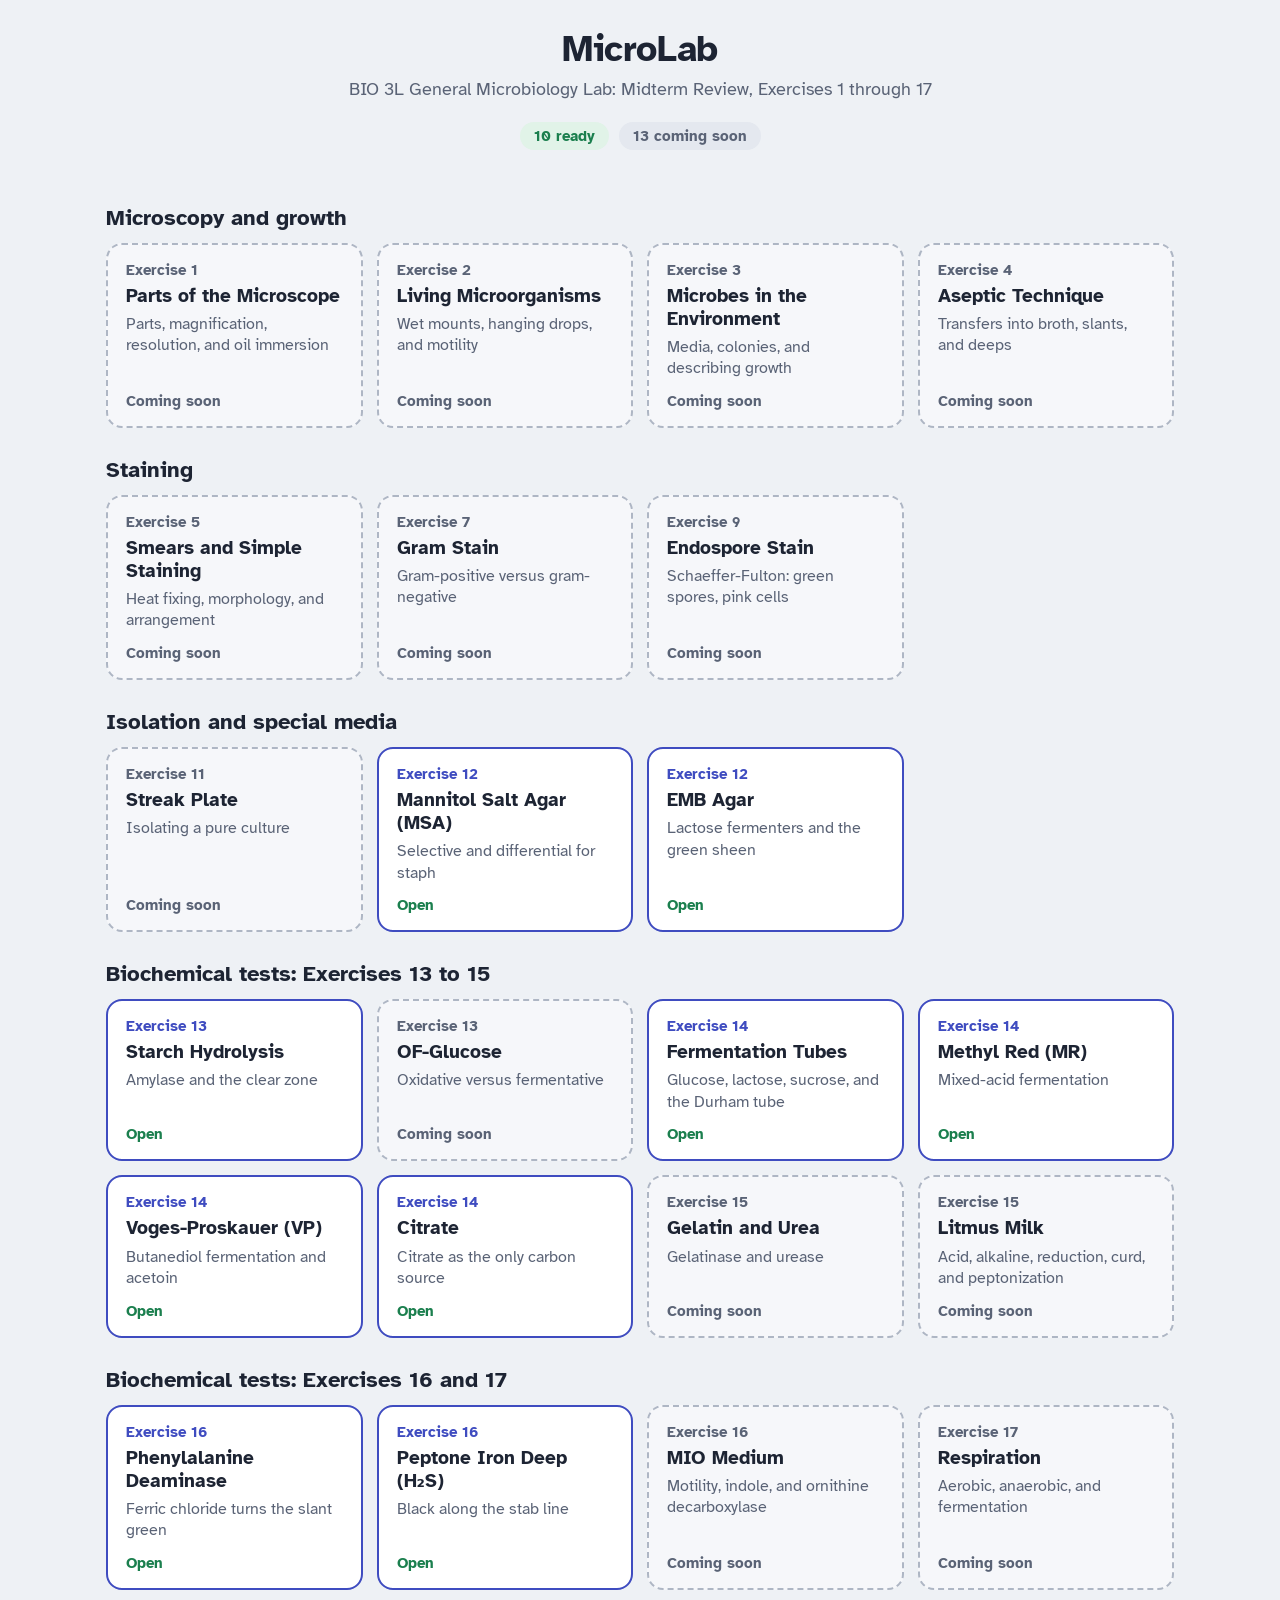
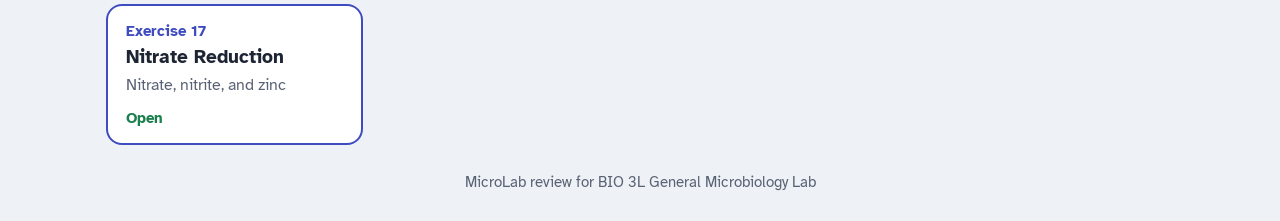
==== index.html @ 46bb17bc "Add MicroLab: Lab Review hub and Biochemical Tests bench Lab Review hub with a button for every exer" ====
<!DOCTYPE html>
<html lang="en">
<head>
<meta charset="utf-8">
<meta name="viewport" content="width=device-width, initial-scale=1">
<title>MicroLab | Lab Review</title>
<link rel="preconnect" href="https://fonts.googleapis.com">
<link rel="preconnect" href="https://fonts.gstatic.com" crossorigin>
<link href="https://fonts.googleapis.com/css2?family=Atkinson+Hyperlegible:wght@400;700&display=swap" rel="stylesheet">
<link rel="stylesheet" href="metab.css">
<style>
  .wrap{max-width:1100px}
  .hero{text-align:center;margin:10px 0 22px}
  .hero h1{font-size:2.3rem}
  .hero .sub{color:var(--muted);font-size:1.15rem;margin-top:8px}
  .status{display:flex;flex-wrap:wrap;gap:10px;align-items:center;justify-content:center;margin:0 0 22px}
  .pill{display:inline-block;font-size:.95rem;font-weight:700;border-radius:999px;padding:5px 14px}
  .pill.ready{color:var(--good);background:var(--good-soft)}
  .pill.soon{color:var(--muted);background:#e4e8ef}
  .msg{min-height:1.5em;text-align:center;color:var(--muted);font-weight:700;font-size:1.05rem;margin:0 0 6px}
  .group{margin:0 0 28px}
  .group h2{font-size:1.4rem;margin:0 0 12px}
  .grid{display:grid;grid-template-columns:repeat(auto-fill,minmax(250px,1fr));gap:14px}
  .tile{display:flex;flex-direction:column;gap:6px;text-align:left;text-decoration:none;color:var(--ink);
    background:var(--card);border:2px solid var(--accent);border-radius:16px;padding:16px 18px;font:inherit;cursor:pointer;
    transition:transform .15s,box-shadow .15s}
  .tile:hover,.tile:focus-visible{transform:translateY(-2px);box-shadow:0 8px 20px rgba(29,36,51,.12);outline:none}
  .tile:focus-visible{outline:3px solid #f2b134;outline-offset:2px}
  .tile .ex{font-size:.95rem;font-weight:700;color:var(--accent)}
  .tile .name{font-size:1.2rem;font-weight:700;line-height:1.2}
  .tile .desc{font-size:1rem;color:var(--muted);line-height:1.35}
  .tile .tag{margin-top:auto;padding-top:6px;font-size:.92rem;font-weight:700;color:var(--good)}
  .tile.soon{border:2px dashed #aeb6c4;background:#f6f7fa;cursor:default}
  .tile.soon .ex{color:var(--muted)}
  .tile.soon .tag{color:var(--muted)}
  .tile.soon:hover{transform:none;box-shadow:none}
  footer{text-align:center;color:var(--muted);font-size:.95rem;margin-top:10px}
</style>
</head>
<body>
<div class="wrap">
  <div class="hero">
    <h1>MicroLab</h1>
    <div class="sub">BIO 3L General Microbiology Lab: Midterm Review, Exercises 1 through 17</div>
  </div>

  <div class="status" id="status"></div>
  <p class="msg" id="msg" role="status" aria-live="polite"></p>
  <main id="groups"></main>

  <footer>MicroLab review for BIO 3L General Microbiology Lab</footer>
</div>

<script>
(function(){
  /* To make a page live, give its tile an href. Tiles without one show as "Coming soon". */
  const T = "biochem-tests.html";
  const GROUPS = [
    {title:"Microscopy and growth", items:[
      {ex:"Exercise 1", name:"Parts of the Microscope", desc:"Parts, magnification, resolution, and oil immersion"},
      {ex:"Exercise 2", name:"Living Microorganisms", desc:"Wet mounts, hanging drops, and motility"},
      {ex:"Exercise 3", name:"Microbes in the Environment", desc:"Media, colonies, and describing growth"},
      {ex:"Exercise 4", name:"Aseptic Technique", desc:"Transfers into broth, slants, and deeps"}]},
    {title:"Staining", items:[
      {ex:"Exercise 5", name:"Smears and Simple Staining", desc:"Heat fixing, morphology, and arrangement"},
      {ex:"Exercise 7", name:"Gram Stain", desc:"Gram-positive versus gram-negative"},
      {ex:"Exercise 9", name:"Endospore Stain", desc:"Schaeffer-Fulton: green spores, pink cells"}]},
    {title:"Isolation and special media", items:[
      {ex:"Exercise 11", name:"Streak Plate", desc:"Isolating a pure culture"},
      {ex:"Exercise 12", name:"Mannitol Salt Agar (MSA)", desc:"Selective and differential for staph", href:T + "#msa"},
      {ex:"Exercise 12", name:"EMB Agar", desc:"Lactose fermenters and the green sheen", href:T + "#emb"}]},
    {title:"Biochemical tests: Exercises 13 to 15", items:[
      {ex:"Exercise 13", name:"Starch Hydrolysis", desc:"Amylase and the clear zone", href:T + "#starch"},
      {ex:"Exercise 13", name:"OF-Glucose", desc:"Oxidative versus fermentative"},
      {ex:"Exercise 14", name:"Fermentation Tubes", desc:"Glucose, lactose, sucrose, and the Durham tube", href:T + "#durham"},
      {ex:"Exercise 14", name:"Methyl Red (MR)", desc:"Mixed-acid fermentation", href:T + "#mr"},
      {ex:"Exercise 14", name:"Voges-Proskauer (VP)", desc:"Butanediol fermentation and acetoin", href:T + "#vp"},
      {ex:"Exercise 14", name:"Citrate", desc:"Citrate as the only carbon source", href:T + "#citrate"},
      {ex:"Exercise 15", name:"Gelatin and Urea", desc:"Gelatinase and urease"},
      {ex:"Exercise 15", name:"Litmus Milk", desc:"Acid, alkaline, reduction, curd, and peptonization"}]},
    {title:"Biochemical tests: Exercises 16 and 17", items:[
      {ex:"Exercise 16", name:"Phenylalanine Deaminase", desc:"Ferric chloride turns the slant green", href:T + "#phe"},
      {ex:"Exercise 16", name:"Peptone Iron Deep (H₂S)", desc:"Black along the stab line", href:T + "#h2s"},
      {ex:"Exercise 16", name:"MIO Medium", desc:"Motility, indole, and ornithine decarboxylase"},
      {ex:"Exercise 17", name:"Respiration", desc:"Aerobic, anaerobic, and fermentation"},
      {ex:"Exercise 17", name:"Nitrate Reduction", desc:"Nitrate, nitrite, and zinc", href:T + "#nitrate"}]}
  ];

  const esc = s => String(s).replace(/[&<>"]/g, c => ({"&":"&amp;", "<":"&lt;", ">":"&gt;", '"':"&quot;"})[c]);
  const all = GROUPS.reduce((a, g) => a.concat(g.items), []);
  const ready = all.filter(i => i.href).length;
  document.getElementById("status").innerHTML =
    `<span class="pill ready">${ready} ready</span><span class="pill soon">${all.length - ready} coming soon</span>`;

  document.getElementById("groups").innerHTML = GROUPS.map(g => `
    <section class="group" aria-labelledby="g-${esc(g.title).replace(/\W+/g, "-")}">
      <h2 id="g-${esc(g.title).replace(/\W+/g, "-")}">${esc(g.title)}</h2>
      <div class="grid">${g.items.map(i => i.href
        ? `<a class="tile" href="${esc(i.href)}"><span class="ex">${esc(i.ex)}</span><span class="name">${esc(i.name)}</span><span class="desc">${esc(i.desc)}</span><span class="tag">Open</span></a>`
        : `<button type="button" class="tile soon" aria-disabled="true" data-name="${esc(i.name)}"><span class="ex">${esc(i.ex)}</span><span class="name">${esc(i.name)}</span><span class="desc">${esc(i.desc)}</span><span class="tag">Coming soon</span></button>`).join("")}
      </div>
    </section>`).join("");

  document.getElementById("groups").addEventListener("click", e => {
    const b = e.target.closest(".tile.soon"); if (!b) return;
    document.getElementById("msg").textContent = b.dataset.name + " is coming soon.";
  });
})();
</script>
</body>
</html>
---- metab.css ----
/* Shared look for the MicroLab pages */
:root{
  --ink:#1d2433; --muted:#5a6376; --page:#eef1f5; --card:#ffffff; --line:#d9dee7;
  --accent:#3f4cc0; --accent-soft:#e7e9fb;
  --good:#1b7f4e; --good-soft:#e1f3e8; --warn:#9a6212; --warn-soft:#fbefd9; --bad:#b83a34; --bad-soft:#fbe8e7;
  --more:#5b3fb0; --more-soft:#f3effd;
  --font:"Atkinson Hyperlegible", system-ui, -apple-system, "Segoe UI", Roboto, Arial, sans-serif;
}
*{box-sizing:border-box}
html,body{margin:0;background:var(--page);color:var(--ink);font-family:var(--font)}
[hidden]{display:none !important}
.wrap{max-width:1060px;margin:0 auto;padding:18px 16px 30px}
header{display:flex;flex-wrap:wrap;align-items:flex-end;justify-content:space-between;gap:12px;margin-bottom:12px}
h1{font-size:1.55rem;line-height:1.15;margin:0;letter-spacing:-0.01em}
.backlink{display:inline-block;font-size:.88rem;font-weight:700;color:var(--accent);text-decoration:none;margin-bottom:4px}
.backlink::before{content:"\2190  "}
.chap{display:inline-block;margin-left:8px;font-size:.78rem;font-weight:700;color:#0f766e;background:#dff3ef;border-radius:999px;padding:2px 10px;vertical-align:middle}
.controls{display:flex;gap:8px;align-items:center;flex-wrap:wrap}
.seg{display:inline-flex;background:#dfe4ec;border-radius:999px;padding:3px}
.seg button{border:0;background:transparent;font:700 .95rem var(--font);padding:8px 18px;border-radius:999px;color:var(--muted);cursor:pointer}
.seg button[aria-pressed="true"]{background:var(--card);color:var(--ink);box-shadow:0 1px 2px rgba(29,36,51,.18)}
.ghost{border:1px solid var(--line);background:var(--card);font:700 .9rem var(--font);padding:8px 14px;border-radius:999px;cursor:pointer;color:var(--muted)}
.modehint{color:var(--muted);font-size:.92rem;margin:0 0 10px}
.modehint:empty{display:none}
.stage{background:var(--card);border:1px solid var(--line);border-radius:14px;overflow:hidden;position:relative}
.stagelay{position:absolute;inset:0;pointer-events:none}
.stagelay > *{pointer-events:auto}
#scene{display:block;width:100%;height:auto;font-family:var(--font)}

.tablewrap{margin-top:12px;overflow-x:auto;background:var(--card);border:1px solid var(--line);border-radius:12px}
.tablewrap .cap{font-weight:700;font-size:.9rem;padding:10px 12px 4px;color:var(--muted)}
table{border-collapse:collapse;width:100%;font-size:.9rem;min-width:600px}
th,td{text-align:left;padding:7px 10px;border-top:1px solid var(--line);vertical-align:top}
th{font-size:.8rem;color:var(--muted)}

.bubble{position:relative;margin-top:18px;background:var(--card);border:2px solid var(--accent);border-radius:16px;padding:16px 20px}
.bubble::before{content:"";position:absolute;top:-11px;left:52px;width:18px;height:18px;background:var(--card);border-left:2px solid var(--accent);border-top:2px solid var(--accent);transform:rotate(45deg)}
.bubble.pop{animation:pop .32s cubic-bezier(.2,.9,.3,1.25)}
@keyframes pop{from{opacity:0;transform:translateY(8px) scale(.98)}to{opacity:1;transform:none}}
.stepno{display:none}
.title{font-size:1.2rem;font-weight:700;margin:2px 0 8px}
.text{font-size:1.06rem;line-height:1.65;margin:0;max-width:80ch}
.after{margin:10px 0 0;font-weight:700;color:var(--accent)}
.term{background:var(--accent-soft);color:#2c3796;padding:1px 6px;border-radius:6px;white-space:nowrap}
.term.correct{background:var(--good-soft);color:var(--good)}
.term.revealed{background:var(--warn-soft);color:var(--warn)}
input.blank{font:700 1rem var(--font);border:2px solid var(--accent);border-bottom-width:3px;background:#fff7d6;border-radius:8px;padding:3px 8px;color:var(--ink);min-width:3em;max-width:100%;animation:blankpulse 1.8s ease-in-out infinite}
input.blank:focus{outline:2px solid var(--accent);outline-offset:1px;animation:none;background:#fff}
input.blank::placeholder{color:#9a8a55;letter-spacing:.12em;font-weight:700}
input.blank.wrong{border-color:var(--bad);background:var(--bad-soft);animation:shake .32s}
@keyframes blankpulse{0%,100%{box-shadow:0 0 0 0 rgba(63,76,192,0)}50%{box-shadow:0 0 0 5px rgba(63,76,192,.18)}}
@keyframes shake{0%,100%{transform:translateX(0)}25%{transform:translateX(-4px)}75%{transform:translateX(4px)}}
.check-row{display:flex;flex-wrap:wrap;gap:8px;align-items:center;margin-top:14px}
a.btn{text-decoration:none;display:inline-block}
.btn{font:700 .96rem var(--font);border-radius:999px;padding:9px 20px;cursor:pointer;border:2px solid var(--accent)}
.btn.primary{background:var(--accent);color:#fff}
.btn.secondary{background:#fff;color:var(--accent)}
.btn.hint{border-color:#e5c56a;background:#fff8e6;color:#8a5a00}
.btn.sm{font-size:.85rem;padding:6px 14px}
.btn:disabled{opacity:.38;cursor:not-allowed}
.feedback{font-weight:700;font-size:.96rem;margin-top:10px;min-height:1.2em}
.feedback:empty{min-height:0;margin:0}
.feedback.good{color:var(--good)} .feedback.bad{color:var(--bad)} .feedback.warn{color:var(--warn)}
.bubble-foot{display:flex;flex-wrap:wrap;align-items:center;gap:10px;margin-top:14px}
.bubble-foot:empty{display:none}
.more-btn{font:700 .92rem var(--font);border-radius:999px;padding:7px 14px;cursor:pointer;border:2px solid #cbbdf2;background:var(--more-soft);color:var(--more)}
.more-note{font-size:.84rem;color:var(--muted)}

nav.stepnav{display:flex;align-items:center;justify-content:space-between;gap:10px;margin-top:16px;flex-wrap:wrap}
.dots{display:flex;gap:4px;flex-wrap:wrap;justify-content:center;flex:1;align-items:center}
.dot{position:relative;width:26px;height:26px;border-radius:50%;border:2px solid var(--line);background:#fff;font:700 .72rem var(--font);color:var(--muted);cursor:pointer;padding:0}
.dot.seen{border-color:var(--accent);color:var(--accent)}
.dot.current{background:var(--accent);border-color:var(--accent);color:#fff}
.dot:disabled{opacity:.35;cursor:not-allowed}
body.testing .dot.seen::after{content:"\2713";position:absolute;right:-5px;top:-6px;width:14px;height:14px;border-radius:50%;background:var(--good);color:#fff;font-size:.56rem;line-height:14px;text-align:center;box-shadow:0 0 0 2px var(--page)}
.gap{width:8px}
.navbtns{display:flex;gap:8px}
button:focus-visible{outline:3px solid #f2b134;outline-offset:2px}

.overlay{position:fixed;inset:0;background:rgba(29,36,51,.45);display:flex;align-items:center;justify-content:center;padding:16px;z-index:40}
.panel{background:#fff;border-radius:18px;max-width:680px;width:100%;max-height:88vh;overflow:auto;padding:20px 22px;border-top:6px solid var(--more)}
.panel .ptag{display:inline-block;background:var(--more-soft);color:var(--more);font-weight:700;font-size:.85rem;border-radius:999px;padding:4px 12px}
.panel h2{margin:10px 0 8px;font-size:1.3rem}
.panel p{margin:0 0 8px;line-height:1.6}
.panel .close{margin-top:10px}

.bridge{margin-top:14px;border:2px solid var(--more);background:var(--more-soft);border-radius:16px;padding:14px 18px;display:grid;gap:10px;justify-items:start}
.bridge b{color:var(--more);font-size:1.05rem}
.bridge .links{display:flex;flex-wrap:wrap;gap:8px}
.donetoast{position:fixed;left:50%;top:16px;transform:translateX(-50%);background:var(--good);color:#fff;font-weight:700;padding:12px 20px;border-radius:999px;box-shadow:0 6px 18px rgba(29,36,51,.25);z-index:30}

/* ===== Hands-on activities ===== */
.gate{margin-top:14px;border:2px solid #f0d99a;background:#fffbef;border-radius:14px;padding:12px 14px;display:grid;gap:10px}
.gate > *{min-width:0}
.gate.done{border-color:#9fd3b5;background:var(--good-soft)}
.gate .gtitle{font-weight:700;color:#8a5a00}
.gate.done .gtitle{color:var(--good)}
.gmsg{font-weight:700;min-height:1.2em;font-size:.95rem;line-height:1.45}
.gmsg.bad{color:var(--bad)} .gmsg.good{color:var(--good)}
.row{display:flex;flex-wrap:wrap;gap:8px;align-items:center}
.lbl{font-size:.8rem;font-weight:700;color:var(--muted)}
.tok{touch-action:none;user-select:none;cursor:grab;display:inline-flex;align-items:center;gap:6px;font:700 .92rem var(--font);border-radius:12px;padding:6px 12px;background:#fff;border:2px solid var(--line);box-shadow:0 2px 0 rgba(29,36,51,.14);color:var(--ink)}
.tok:hover{border-color:var(--accent)}
.tok.lifted{opacity:.3}
.tok.nope{animation:shake .32s;border-color:var(--bad)}
.tok.placed{cursor:default;box-shadow:none;border-color:#9fd3b5;background:var(--good-soft);color:var(--good)}
.dragging{position:fixed;z-index:60;pointer-events:none;cursor:grabbing;box-shadow:0 10px 24px rgba(29,36,51,.3) !important;transform:scale(1.06)}
.zone{border:2px dashed #aab3d6;border-radius:14px;padding:8px 10px;background:#f7f8fe;min-height:56px;display:grid;gap:6px;align-content:start}
.zone.over{border-color:var(--accent);border-style:solid;background:var(--accent-soft)}
.zone.ok{border-style:solid;border-color:var(--good);background:var(--good-soft)}
.zone .zl{font-size:.8rem;font-weight:700;color:var(--muted)}
.zones{display:grid;grid-template-columns:repeat(auto-fit,minmax(170px,1fr));gap:10px}
.zone .zin{display:flex;flex-wrap:wrap;gap:6px}
.slider{display:grid;gap:4px}
.slider label{font-weight:700;font-size:.92rem;display:flex;justify-content:space-between;gap:10px}
.slider input{width:100%;accent-color:var(--accent)}
.chips{display:flex;flex-wrap:wrap;gap:6px}
.chip{border-radius:999px;padding:5px 12px;font-weight:700;font-size:.9rem;background:#eef1f5}
.chip.on{background:var(--good-soft);color:var(--good)} .chip.off{background:var(--bad-soft);color:var(--bad)} .chip.low{background:var(--warn-soft);color:var(--warn)}
.pad{background:#fff;border:1px solid var(--line);border-radius:12px;padding:8px 10px}
.gsvg{display:block;max-width:100%;height:auto}
.choice{font:700 .95rem var(--font);border-radius:12px;padding:8px 14px;border:2px solid var(--line);background:#fff;cursor:pointer;color:var(--ink)}
.choice:hover{border-color:var(--accent)}
.choice.right{border-color:var(--good);background:var(--good-soft);color:var(--good)}
.choice.wrong{border-color:var(--bad);background:var(--bad-soft);color:var(--bad);animation:shake .32s}

/* keyboard stand-ins for on-diagram drag and drop: invisible to the mouse, visible when focused */
.kbspot{position:absolute;pointer-events:none !important;background:transparent;border:0;padding:0;margin:0;border-radius:12px}
.kbspot:focus{outline:none}
.kbspot:focus-visible{outline:3px solid #f2b134;outline-offset:2px;background:rgba(242,177,52,.12)}

/* SVG text */
.t11{font-size:11px;font-weight:700;fill:#343b4a}
.t12{font-size:13px;font-weight:700;fill:#343b4a}
.t14{font-size:15px;font-weight:700;fill:#343b4a}
.t16{font-size:17px;font-weight:700;fill:#343b4a}
.t20{font-size:21px;font-weight:700;fill:#343b4a}
.mid{text-anchor:middle} .end{text-anchor:end}
.muted{fill:#5a6376} .wht{fill:#fff}

@media (max-width:640px){
  nav.stepnav .dots{order:-1;flex-basis:100%}
  h1{font-size:1.3rem}
  .dot{width:22px;height:22px;font-size:.62rem}
  .text{font-size:1rem}
  .bubble{padding:14px}
}
@media (prefers-reduced-motion:reduce){ .bubble.pop,input.blank,input.blank.wrong,.tok.nope,.choice.wrong{animation:none} }
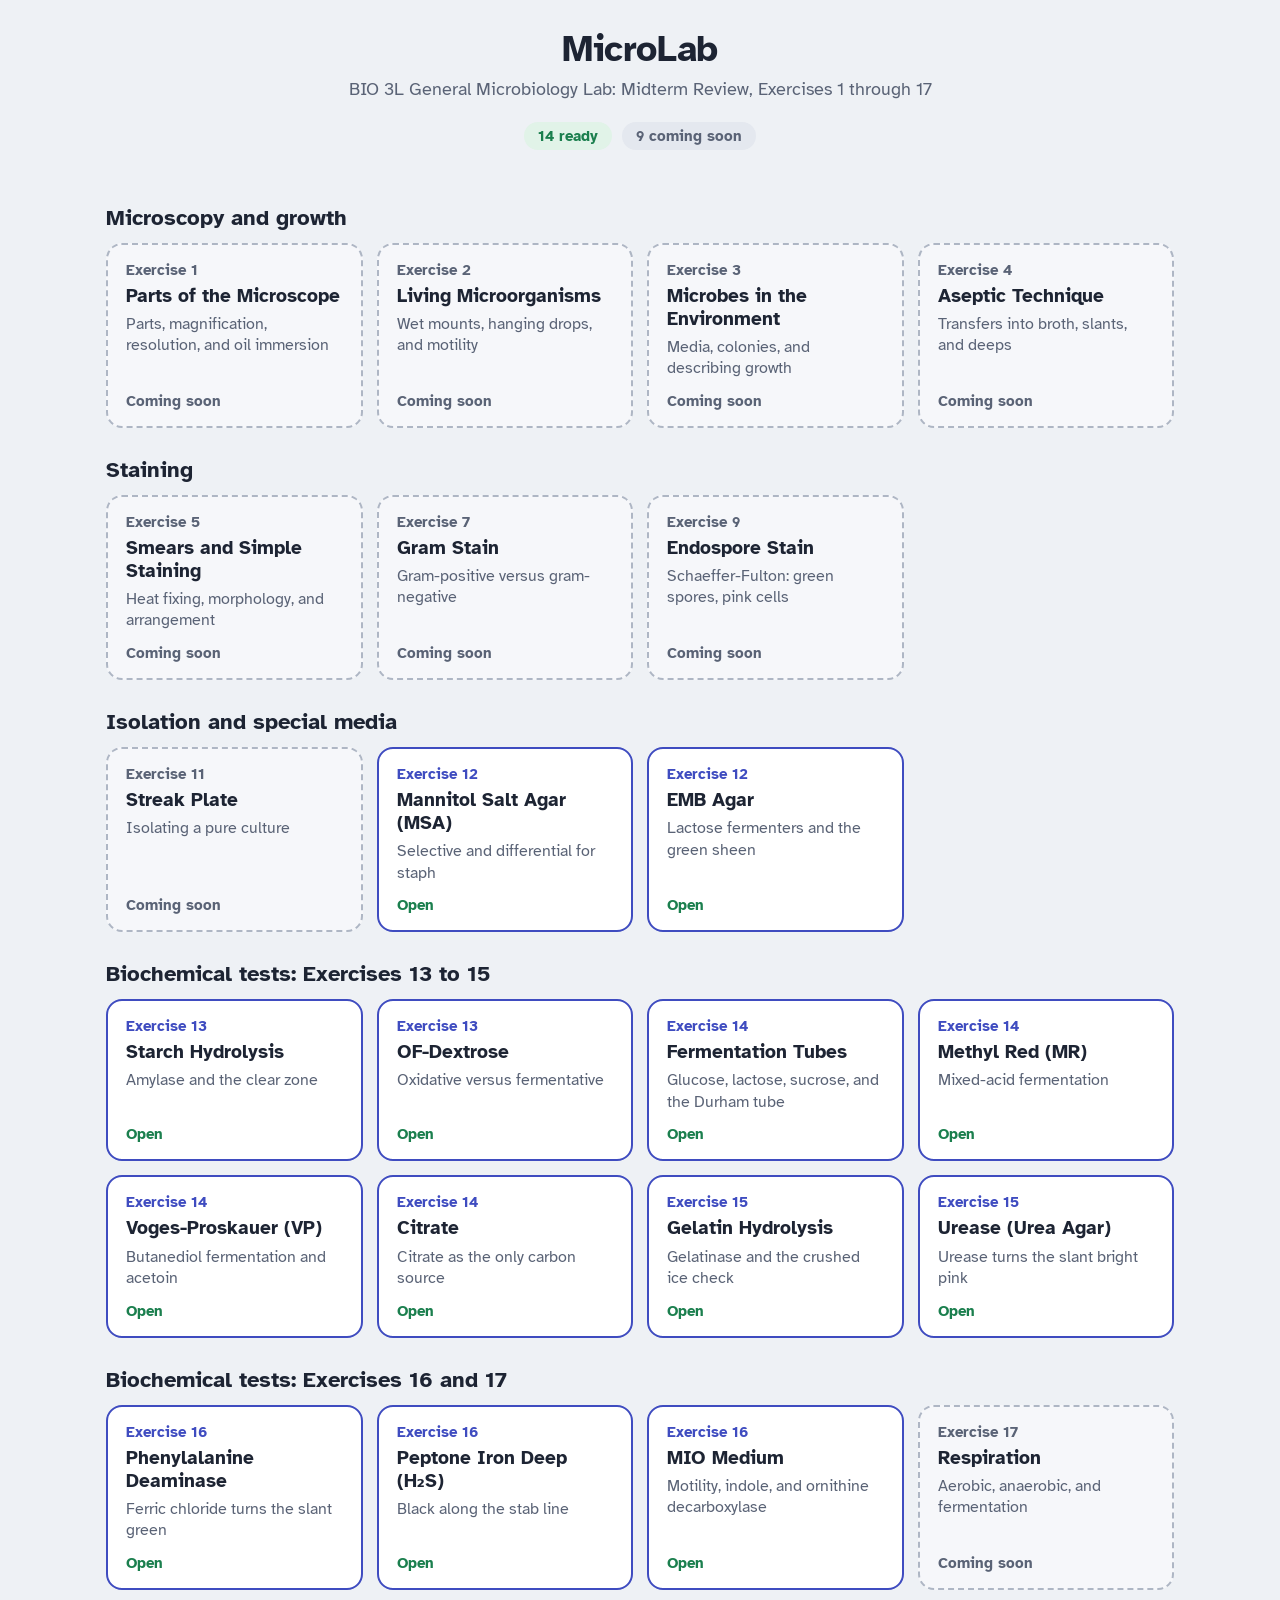
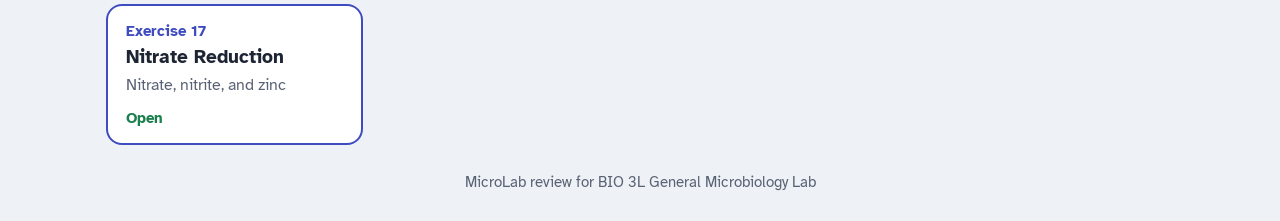
==== commit 8f86cf89: "Add OF-dextrose, gelatin, urease, and MIO tests; match class decks New tests on the Biochemical Test" ====
--- a/index.html
+++ b/index.html
@@ -71,17 +71,17 @@
       {ex:"Exercise 12", name:"EMB Agar", desc:"Lactose fermenters and the green sheen", href:T + "#emb"}]},
     {title:"Biochemical tests: Exercises 13 to 15", items:[
       {ex:"Exercise 13", name:"Starch Hydrolysis", desc:"Amylase and the clear zone", href:T + "#starch"},
-      {ex:"Exercise 13", name:"OF-Glucose", desc:"Oxidative versus fermentative"},
+      {ex:"Exercise 13", name:"OF-Dextrose", desc:"Oxidative versus fermentative", href:T + "#of"},
       {ex:"Exercise 14", name:"Fermentation Tubes", desc:"Glucose, lactose, sucrose, and the Durham tube", href:T + "#durham"},
       {ex:"Exercise 14", name:"Methyl Red (MR)", desc:"Mixed-acid fermentation", href:T + "#mr"},
       {ex:"Exercise 14", name:"Voges-Proskauer (VP)", desc:"Butanediol fermentation and acetoin", href:T + "#vp"},
       {ex:"Exercise 14", name:"Citrate", desc:"Citrate as the only carbon source", href:T + "#citrate"},
-      {ex:"Exercise 15", name:"Gelatin and Urea", desc:"Gelatinase and urease"},
-      {ex:"Exercise 15", name:"Litmus Milk", desc:"Acid, alkaline, reduction, curd, and peptonization"}]},
+      {ex:"Exercise 15", name:"Gelatin Hydrolysis", desc:"Gelatinase and the crushed ice check", href:T + "#gel"},
+      {ex:"Exercise 15", name:"Urease (Urea Agar)", desc:"Urease turns the slant bright pink", href:T + "#urea"}]},
     {title:"Biochemical tests: Exercises 16 and 17", items:[
       {ex:"Exercise 16", name:"Phenylalanine Deaminase", desc:"Ferric chloride turns the slant green", href:T + "#phe"},
       {ex:"Exercise 16", name:"Peptone Iron Deep (H₂S)", desc:"Black along the stab line", href:T + "#h2s"},
-      {ex:"Exercise 16", name:"MIO Medium", desc:"Motility, indole, and ornithine decarboxylase"},
+      {ex:"Exercise 16", name:"MIO Medium", desc:"Motility, indole, and ornithine decarboxylase", href:T + "#mio"},
       {ex:"Exercise 17", name:"Respiration", desc:"Aerobic, anaerobic, and fermentation"},
       {ex:"Exercise 17", name:"Nitrate Reduction", desc:"Nitrate, nitrite, and zinc", href:T + "#nitrate"}]}
   ];
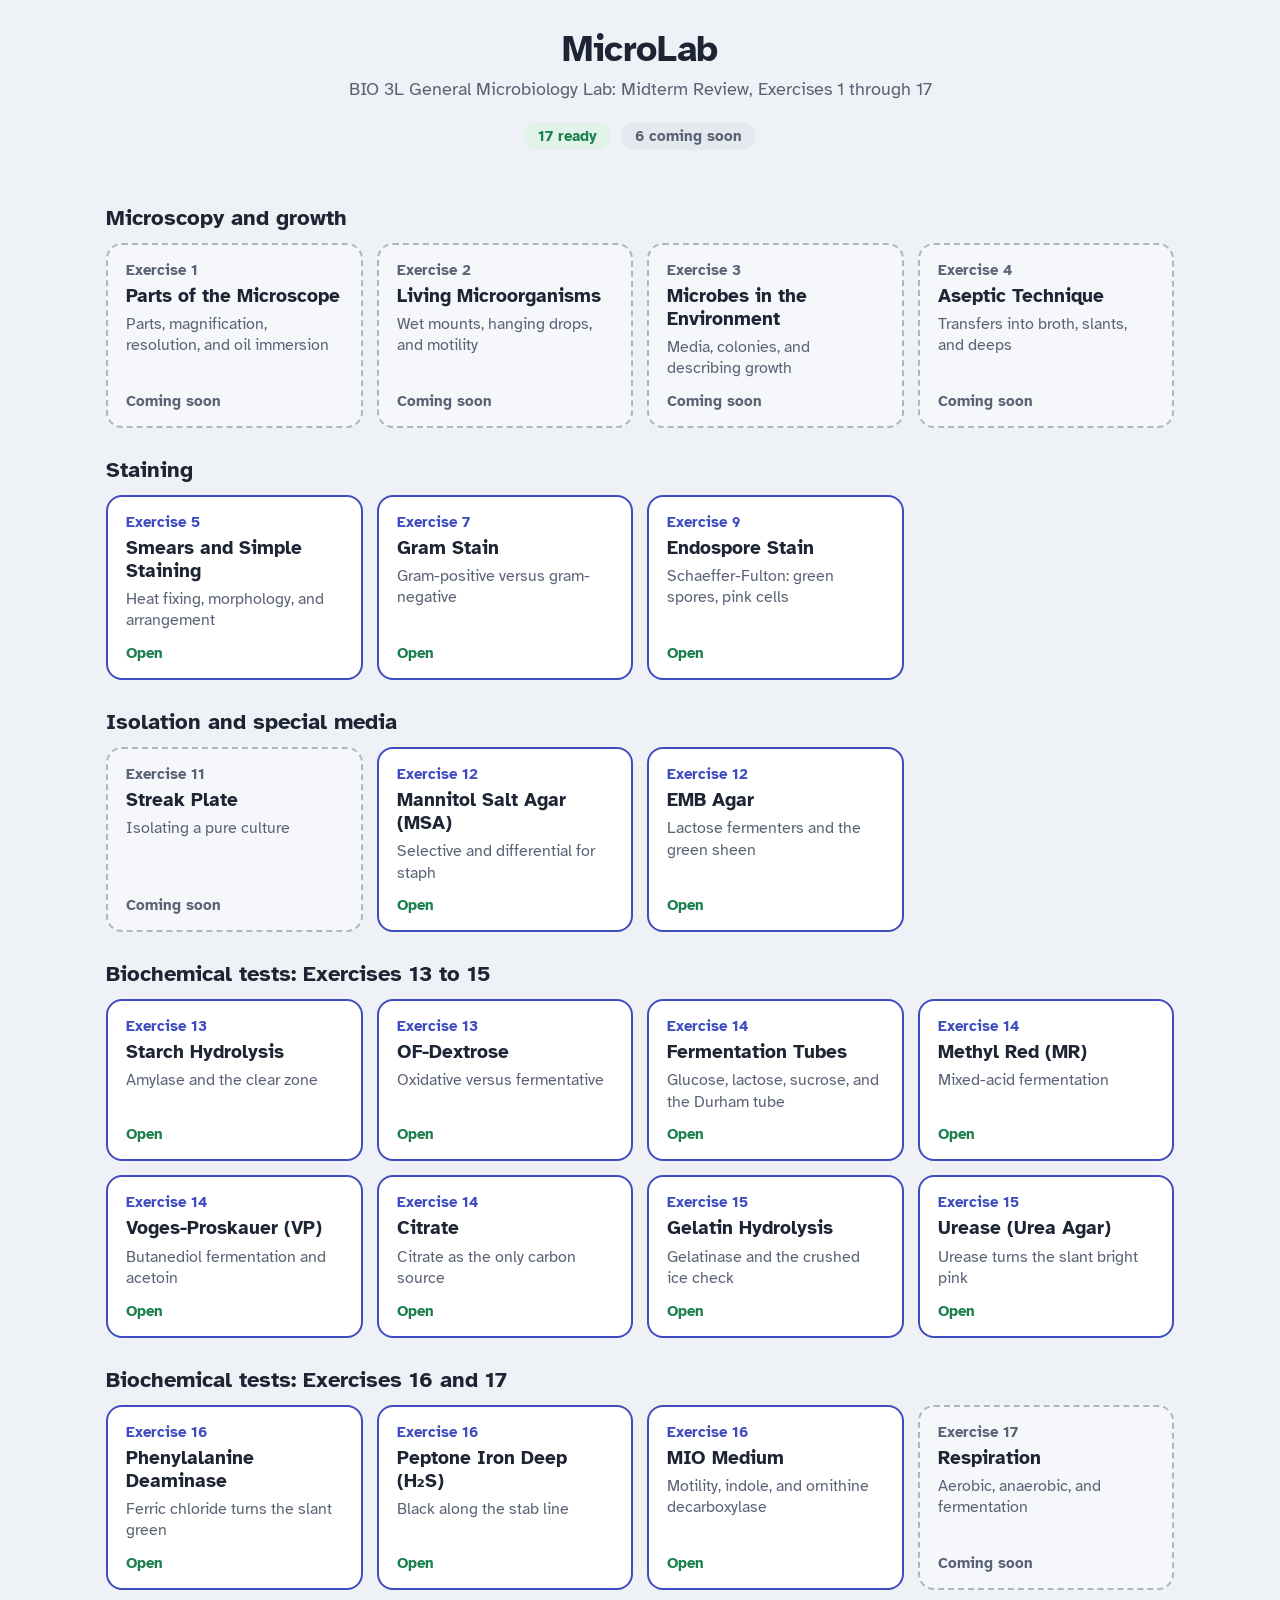
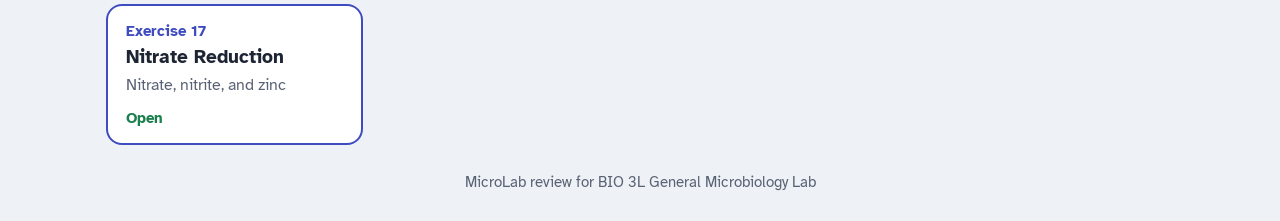
==== commit bcef417d: "Add Smears and Stains: smear prep, Gram stain, endospore stain New stains.html with three tabs built" ====
--- a/index.html
+++ b/index.html
@@ -54,7 +54,7 @@
 <script>
 (function(){
   /* To make a page live, give its tile an href. Tiles without one show as "Coming soon". */
-  const T = "biochem-tests.html";
+  const T = "biochem-tests.html", ST = "stains.html";
   const GROUPS = [
     {title:"Microscopy and growth", items:[
       {ex:"Exercise 1", name:"Parts of the Microscope", desc:"Parts, magnification, resolution, and oil immersion"},
@@ -62,9 +62,9 @@
       {ex:"Exercise 3", name:"Microbes in the Environment", desc:"Media, colonies, and describing growth"},
       {ex:"Exercise 4", name:"Aseptic Technique", desc:"Transfers into broth, slants, and deeps"}]},
     {title:"Staining", items:[
-      {ex:"Exercise 5", name:"Smears and Simple Staining", desc:"Heat fixing, morphology, and arrangement"},
-      {ex:"Exercise 7", name:"Gram Stain", desc:"Gram-positive versus gram-negative"},
-      {ex:"Exercise 9", name:"Endospore Stain", desc:"Schaeffer-Fulton: green spores, pink cells"}]},
+      {ex:"Exercise 5", name:"Smears and Simple Staining", desc:"Heat fixing, morphology, and arrangement", href:ST + "#smear"},
+      {ex:"Exercise 7", name:"Gram Stain", desc:"Gram-positive versus gram-negative", href:ST + "#gram"},
+      {ex:"Exercise 9", name:"Endospore Stain", desc:"Schaeffer-Fulton: green spores, pink cells", href:ST + "#spore"}]},
     {title:"Isolation and special media", items:[
       {ex:"Exercise 11", name:"Streak Plate", desc:"Isolating a pure culture"},
       {ex:"Exercise 12", name:"Mannitol Salt Agar (MSA)", desc:"Selective and differential for staph", href:T + "#msa"},
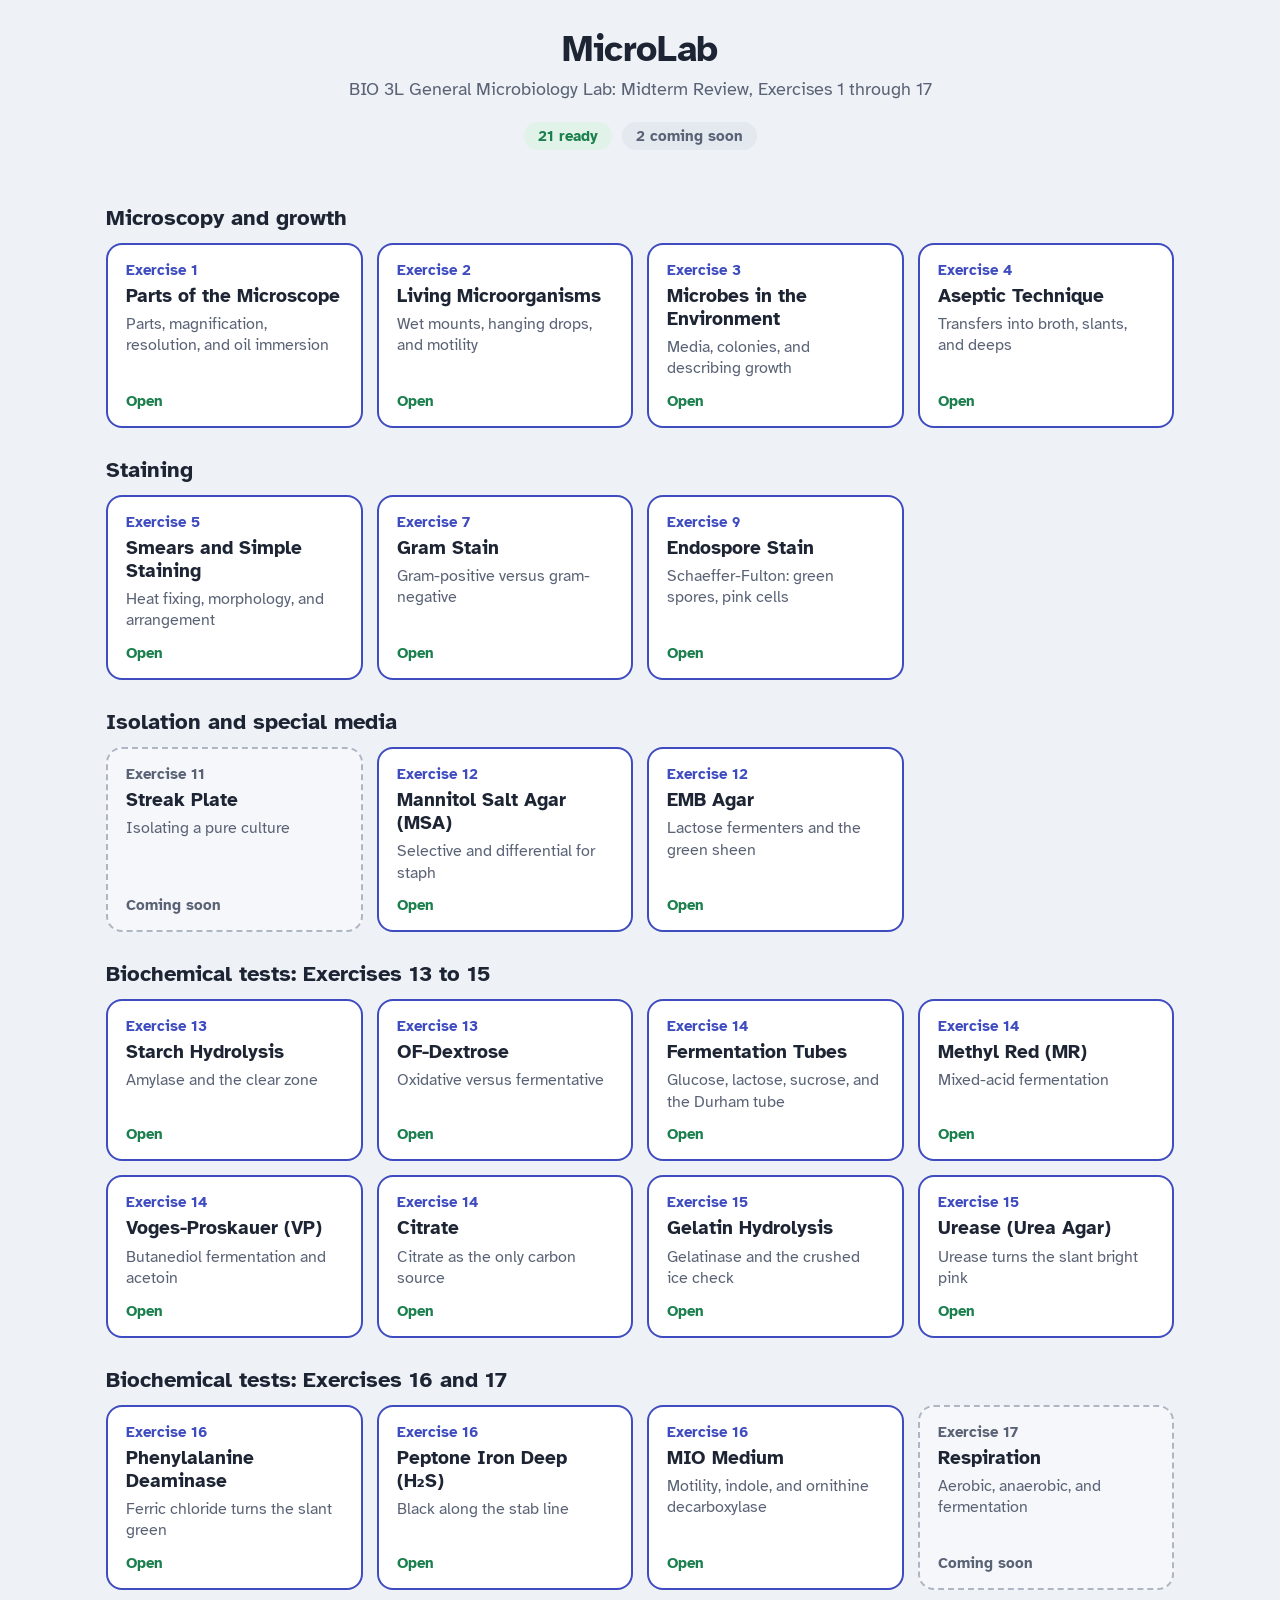
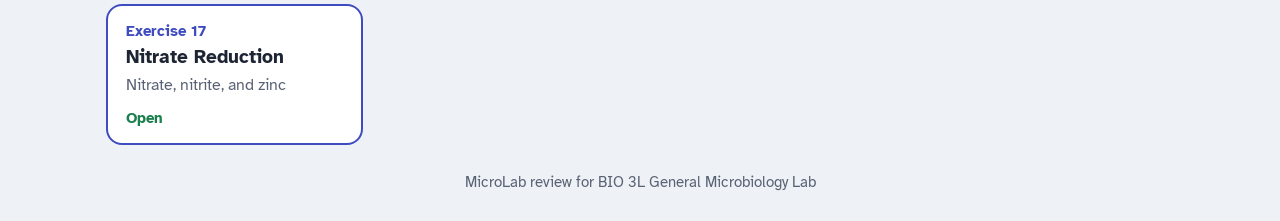
==== commit 001ab1af: "Add Exercises 1 to 4, move theory into Understand pop-ups, add Gram note New basics.html (Microscopy" ====
--- a/index.html
+++ b/index.html
@@ -54,13 +54,13 @@
 <script>
 (function(){
   /* To make a page live, give its tile an href. Tiles without one show as "Coming soon". */
-  const T = "biochem-tests.html", ST = "stains.html";
+  const T = "biochem-tests.html", ST = "stains.html", B = "basics.html";
   const GROUPS = [
     {title:"Microscopy and growth", items:[
-      {ex:"Exercise 1", name:"Parts of the Microscope", desc:"Parts, magnification, resolution, and oil immersion"},
-      {ex:"Exercise 2", name:"Living Microorganisms", desc:"Wet mounts, hanging drops, and motility"},
-      {ex:"Exercise 3", name:"Microbes in the Environment", desc:"Media, colonies, and describing growth"},
-      {ex:"Exercise 4", name:"Aseptic Technique", desc:"Transfers into broth, slants, and deeps"}]},
+      {ex:"Exercise 1", name:"Parts of the Microscope", desc:"Parts, magnification, resolution, and oil immersion", href:B + "#scope"},
+      {ex:"Exercise 2", name:"Living Microorganisms", desc:"Wet mounts, hanging drops, and motility", href:B + "#living"},
+      {ex:"Exercise 3", name:"Microbes in the Environment", desc:"Media, colonies, and describing growth", href:B + "#environment"},
+      {ex:"Exercise 4", name:"Aseptic Technique", desc:"Transfers into broth, slants, and deeps", href:B + "#aseptic"}]},
     {title:"Staining", items:[
       {ex:"Exercise 5", name:"Smears and Simple Staining", desc:"Heat fixing, morphology, and arrangement", href:ST + "#smear"},
       {ex:"Exercise 7", name:"Gram Stain", desc:"Gram-positive versus gram-negative", href:ST + "#gram"},
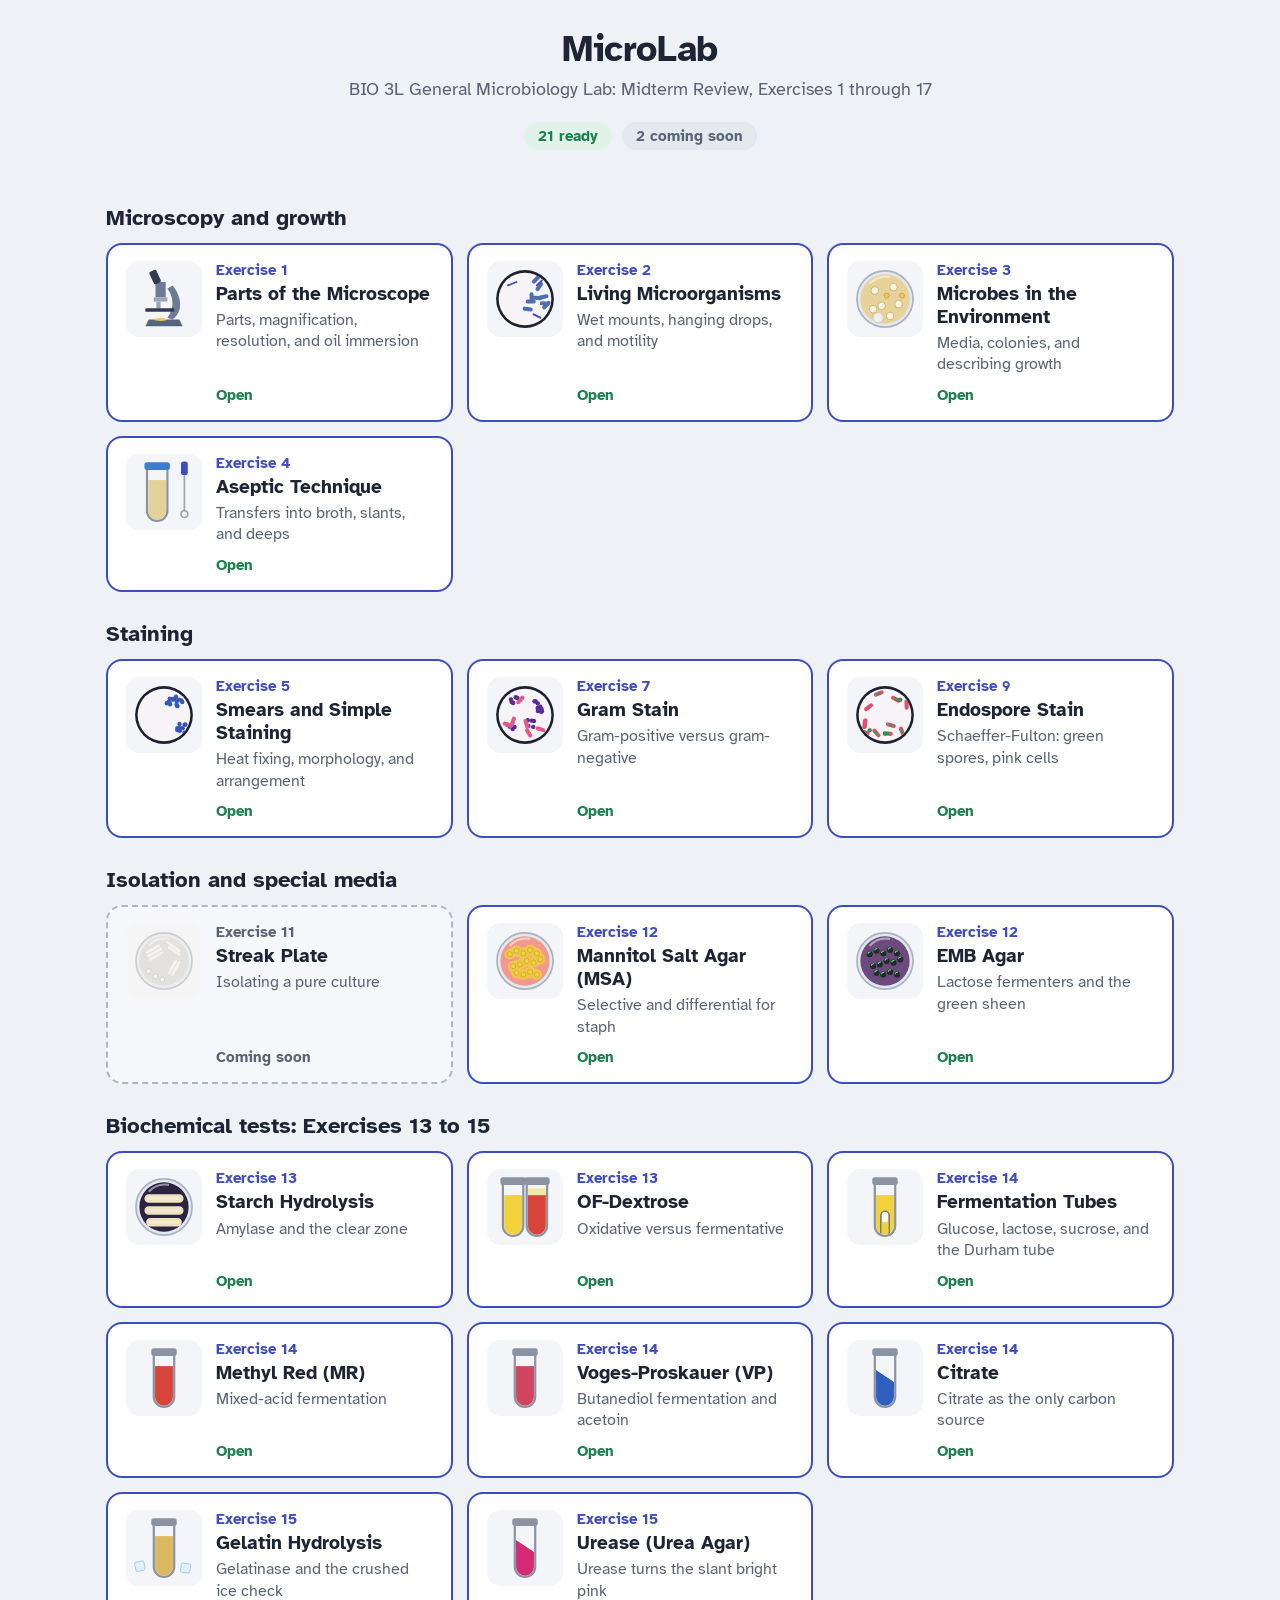
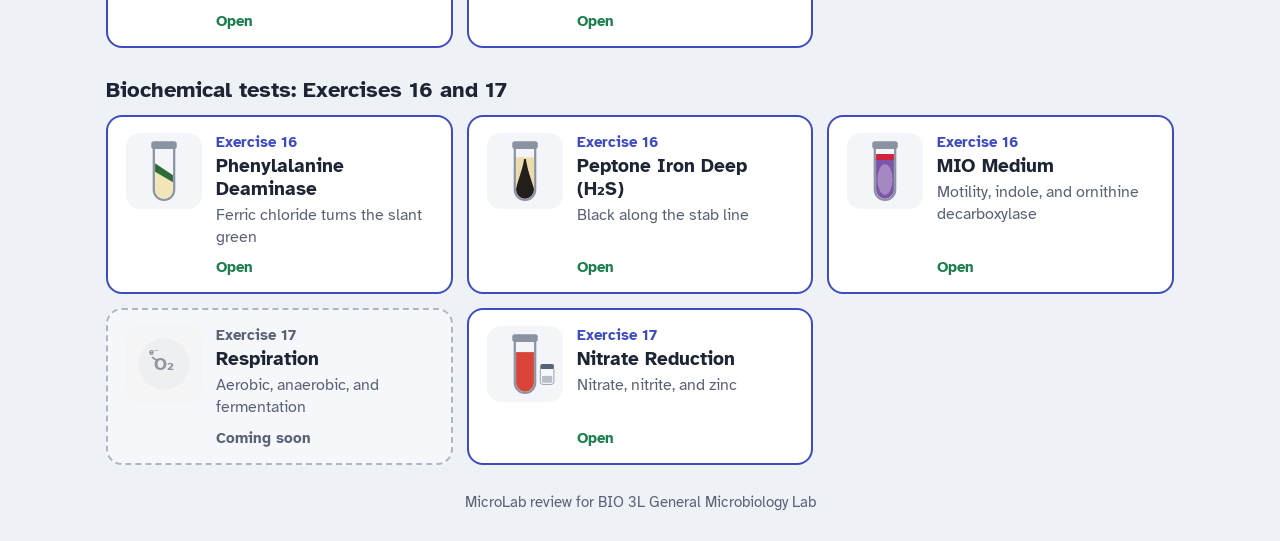
==== commit 04185f34: "Hands-on hanging drop, new Ex 1 to 4 graphics, hub pictures Ex 2: the hanging-drop order game is now" ====
--- a/index.html
+++ b/index.html
@@ -20,12 +20,15 @@
   .msg{min-height:1.5em;text-align:center;color:var(--muted);font-weight:700;font-size:1.05rem;margin:0 0 6px}
   .group{margin:0 0 28px}
   .group h2{font-size:1.4rem;margin:0 0 12px}
-  .grid{display:grid;grid-template-columns:repeat(auto-fill,minmax(250px,1fr));gap:14px}
-  .tile{display:flex;flex-direction:column;gap:6px;text-align:left;text-decoration:none;color:var(--ink);
+  .grid{display:grid;grid-template-columns:repeat(auto-fill,minmax(270px,1fr));gap:14px}
+  .tile{display:grid;grid-template-columns:76px 1fr;grid-template-rows:auto auto 1fr auto;column-gap:14px;row-gap:4px;text-align:left;text-decoration:none;color:var(--ink);
     background:var(--card);border:2px solid var(--accent);border-radius:16px;padding:16px 18px;font:inherit;cursor:pointer;
     transition:transform .15s,box-shadow .15s}
   .tile:hover,.tile:focus-visible{transform:translateY(-2px);box-shadow:0 8px 20px rgba(29,36,51,.12);outline:none}
   .tile:focus-visible{outline:3px solid #f2b134;outline-offset:2px}
+  .tile .pic{grid-row:1 / 5;width:76px;height:76px;border-radius:14px;background:#f3f5f9;display:flex;align-items:center;justify-content:center;align-self:start}
+  .tile .pic svg{width:68px;height:68px;display:block}
+  .tile.soon .pic{filter:grayscale(.85);opacity:.6}
   .tile .ex{font-size:.95rem;font-weight:700;color:var(--accent)}
   .tile .name{font-size:1.2rem;font-weight:700;line-height:1.2}
   .tile .desc{font-size:1rem;color:var(--muted);line-height:1.35}
@@ -57,35 +60,75 @@
   const T = "biochem-tests.html", ST = "stains.html", B = "basics.html";
   const GROUPS = [
     {title:"Microscopy and growth", items:[
-      {ex:"Exercise 1", name:"Parts of the Microscope", desc:"Parts, magnification, resolution, and oil immersion", href:B + "#scope"},
-      {ex:"Exercise 2", name:"Living Microorganisms", desc:"Wet mounts, hanging drops, and motility", href:B + "#living"},
-      {ex:"Exercise 3", name:"Microbes in the Environment", desc:"Media, colonies, and describing growth", href:B + "#environment"},
-      {ex:"Exercise 4", name:"Aseptic Technique", desc:"Transfers into broth, slants, and deeps", href:B + "#aseptic"}]},
+      {pic:"scope", ex:"Exercise 1", name:"Parts of the Microscope", desc:"Parts, magnification, resolution, and oil immersion", href:B + "#scope"},
+      {pic:"living", ex:"Exercise 2", name:"Living Microorganisms", desc:"Wet mounts, hanging drops, and motility", href:B + "#living"},
+      {pic:"environment", ex:"Exercise 3", name:"Microbes in the Environment", desc:"Media, colonies, and describing growth", href:B + "#environment"},
+      {pic:"aseptic", ex:"Exercise 4", name:"Aseptic Technique", desc:"Transfers into broth, slants, and deeps", href:B + "#aseptic"}]},
     {title:"Staining", items:[
-      {ex:"Exercise 5", name:"Smears and Simple Staining", desc:"Heat fixing, morphology, and arrangement", href:ST + "#smear"},
-      {ex:"Exercise 7", name:"Gram Stain", desc:"Gram-positive versus gram-negative", href:ST + "#gram"},
-      {ex:"Exercise 9", name:"Endospore Stain", desc:"Schaeffer-Fulton: green spores, pink cells", href:ST + "#spore"}]},
+      {pic:"smear", ex:"Exercise 5", name:"Smears and Simple Staining", desc:"Heat fixing, morphology, and arrangement", href:ST + "#smear"},
+      {pic:"gram", ex:"Exercise 7", name:"Gram Stain", desc:"Gram-positive versus gram-negative", href:ST + "#gram"},
+      {pic:"spore", ex:"Exercise 9", name:"Endospore Stain", desc:"Schaeffer-Fulton: green spores, pink cells", href:ST + "#spore"}]},
     {title:"Isolation and special media", items:[
-      {ex:"Exercise 11", name:"Streak Plate", desc:"Isolating a pure culture"},
-      {ex:"Exercise 12", name:"Mannitol Salt Agar (MSA)", desc:"Selective and differential for staph", href:T + "#msa"},
-      {ex:"Exercise 12", name:"EMB Agar", desc:"Lactose fermenters and the green sheen", href:T + "#emb"}]},
+      {pic:"streak", ex:"Exercise 11", name:"Streak Plate", desc:"Isolating a pure culture"},
+      {pic:"msa", ex:"Exercise 12", name:"Mannitol Salt Agar (MSA)", desc:"Selective and differential for staph", href:T + "#msa"},
+      {pic:"emb", ex:"Exercise 12", name:"EMB Agar", desc:"Lactose fermenters and the green sheen", href:T + "#emb"}]},
     {title:"Biochemical tests: Exercises 13 to 15", items:[
-      {ex:"Exercise 13", name:"Starch Hydrolysis", desc:"Amylase and the clear zone", href:T + "#starch"},
-      {ex:"Exercise 13", name:"OF-Dextrose", desc:"Oxidative versus fermentative", href:T + "#of"},
-      {ex:"Exercise 14", name:"Fermentation Tubes", desc:"Glucose, lactose, sucrose, and the Durham tube", href:T + "#durham"},
-      {ex:"Exercise 14", name:"Methyl Red (MR)", desc:"Mixed-acid fermentation", href:T + "#mr"},
-      {ex:"Exercise 14", name:"Voges-Proskauer (VP)", desc:"Butanediol fermentation and acetoin", href:T + "#vp"},
-      {ex:"Exercise 14", name:"Citrate", desc:"Citrate as the only carbon source", href:T + "#citrate"},
-      {ex:"Exercise 15", name:"Gelatin Hydrolysis", desc:"Gelatinase and the crushed ice check", href:T + "#gel"},
-      {ex:"Exercise 15", name:"Urease (Urea Agar)", desc:"Urease turns the slant bright pink", href:T + "#urea"}]},
+      {pic:"starch", ex:"Exercise 13", name:"Starch Hydrolysis", desc:"Amylase and the clear zone", href:T + "#starch"},
+      {pic:"of", ex:"Exercise 13", name:"OF-Dextrose", desc:"Oxidative versus fermentative", href:T + "#of"},
+      {pic:"durham", ex:"Exercise 14", name:"Fermentation Tubes", desc:"Glucose, lactose, sucrose, and the Durham tube", href:T + "#durham"},
+      {pic:"mr", ex:"Exercise 14", name:"Methyl Red (MR)", desc:"Mixed-acid fermentation", href:T + "#mr"},
+      {pic:"vp", ex:"Exercise 14", name:"Voges-Proskauer (VP)", desc:"Butanediol fermentation and acetoin", href:T + "#vp"},
+      {pic:"citrate", ex:"Exercise 14", name:"Citrate", desc:"Citrate as the only carbon source", href:T + "#citrate"},
+      {pic:"gel", ex:"Exercise 15", name:"Gelatin Hydrolysis", desc:"Gelatinase and the crushed ice check", href:T + "#gel"},
+      {pic:"urea", ex:"Exercise 15", name:"Urease (Urea Agar)", desc:"Urease turns the slant bright pink", href:T + "#urea"}]},
     {title:"Biochemical tests: Exercises 16 and 17", items:[
-      {ex:"Exercise 16", name:"Phenylalanine Deaminase", desc:"Ferric chloride turns the slant green", href:T + "#phe"},
-      {ex:"Exercise 16", name:"Peptone Iron Deep (H₂S)", desc:"Black along the stab line", href:T + "#h2s"},
-      {ex:"Exercise 16", name:"MIO Medium", desc:"Motility, indole, and ornithine decarboxylase", href:T + "#mio"},
-      {ex:"Exercise 17", name:"Respiration", desc:"Aerobic, anaerobic, and fermentation"},
-      {ex:"Exercise 17", name:"Nitrate Reduction", desc:"Nitrate, nitrite, and zinc", href:T + "#nitrate"}]}
+      {pic:"phe", ex:"Exercise 16", name:"Phenylalanine Deaminase", desc:"Ferric chloride turns the slant green", href:T + "#phe"},
+      {pic:"h2s", ex:"Exercise 16", name:"Peptone Iron Deep (H₂S)", desc:"Black along the stab line", href:T + "#h2s"},
+      {pic:"mio", ex:"Exercise 16", name:"MIO Medium", desc:"Motility, indole, and ornithine decarboxylase", href:T + "#mio"},
+      {pic:"resp", ex:"Exercise 17", name:"Respiration", desc:"Aerobic, anaerobic, and fermentation"},
+      {pic:"nitrate", ex:"Exercise 17", name:"Nitrate Reduction", desc:"Nitrate, nitrite, and zinc", href:T + "#nitrate"}]}
   ];
 
+  /* little pictures of what each lab looks like */
+  const f1 = n => Math.round(n * 10) / 10;
+  const rnd = k => { const v = Math.sin(k * 127.1 + 311.7) * 43758.5453; return v - Math.floor(v); };
+  const svg = (body, label) => `<svg viewBox="0 0 80 80" role="img" aria-label="${label}">${body}</svg>`;
+  const tube = (fill, extra, cap) => `<path d="M28,12 L28,62 A12,12 0 0 0 52,62 L52,12" fill="none" stroke="#8b93a3" stroke-width="2.6"/><clipPath id="c${tube.n = (tube.n || 0) + 1}"><path d="M29.5,12 L29.5,62 A10.5,10.5 0 0 0 50.5,62 L50.5,12 Z"/></clipPath><g clip-path="url(#c${tube.n})">${fill}${extra || ""}</g><rect x="25" y="5" width="30" height="9" rx="3" fill="${cap || "#8b93a3"}"/>`;
+  const broth = (c, extra, cap) => tube(`<rect x="28" y="26" width="24" height="52" fill="${c}"/>`, extra, cap);
+  const slant = (top, butt, extra) => tube(`<path d="M28,30 L52,46 L52,80 L28,80 Z" fill="${butt || top}"/><path d="M28,30 L52,46 L52,54 L28,40 Z" fill="${top}"/>`, extra);
+  const deep = (c, extra) => tube(`<rect x="28" y="24" width="24" height="56" fill="${c}"/>`, extra);
+  const plate = (agar, inner) => `<circle cx="40" cy="40" r="33" fill="#e3e7ee" stroke="#aab3c2" stroke-width="2"/><circle cx="40" cy="40" r="29" fill="${agar}"/>${inner || ""}<path d="M22,22 A26,26 0 0 1 46,14" fill="none" stroke="#fff" stroke-width="2.5" opacity=".5"/>`;
+  const dots = (pts, c, r, stroke) => pts.map(([x, y]) => `<circle cx="${x}" cy="${y}" r="${r || 3.2}" fill="${c}" stroke="${stroke || "rgba(0,0,0,.25)"}" stroke-width=".8"/>`).join("");
+  const STREAK = [[22,32],[30,28],[38,31],[46,27],[54,31],[58,38],[50,42],[42,40],[34,44],[26,46],[30,54],[38,56],[46,53],[54,56]];
+  const field = cells => `<circle cx="40" cy="40" r="34" fill="#1d2030"/><circle cx="40" cy="40" r="31" fill="#f6f4f7"/><clipPath id="fc${field.n = (field.n || 0) + 1}"><circle cx="40" cy="40" r="31"/></clipPath><g clip-path="url(#fc${field.n})">${cells}</g>`;
+  const rods = (n, c, seed, spore) => Array.from({length:n}, (_, k) => { const x = 14 + rnd(seed + k) * 52, y = 14 + rnd(seed + k + 40) * 52, a = f1(rnd(seed + k + 80) * 180);
+    return `<rect x="${f1(x - 6)}" y="${f1(y - 2.4)}" width="12" height="4.8" rx="2.4" fill="${c}" transform="rotate(${a} ${f1(x)} ${f1(y)})"/>` + (spore && rnd(seed + k + 9) < spore ? `<ellipse cx="${f1(x)}" cy="${f1(y)}" rx="2.4" ry="1.7" fill="#2f9e4f" transform="rotate(${a} ${f1(x)} ${f1(y)})"/>` : ""); }).join("");
+  const cocci = (c, seed) => Array.from({length:5}, (_, i) => { const x = 18 + rnd(seed + i) * 44, y = 18 + rnd(seed + i + 9) * 44; return Array.from({length:5}, (_, j) => `<circle cx="${f1(x + (rnd(seed + i * 7 + j) - .5) * 9)}" cy="${f1(y + (rnd(seed + i * 5 + j + 3) - .5) * 9)}" r="2.6" fill="${c}"/>`).join(""); }).join("");
+  const PIC = {
+    scope:svg(`<path d="M18,72 L62,72 L58,64 L22,64 Z" fill="#56647c"/><path d="M50,64 C62,56 62,38 50,24 L44,28 C52,38 52,52 44,62 Z" fill="#6d7b97"/><rect x="30" y="20" width="12" height="18" fill="#6d7b97"/><rect x="25" y="6" width="9" height="16" rx="2" fill="#2f3b52" transform="rotate(-25 30 14)"/><rect x="28" y="38" width="16" height="5" fill="#9aa5b8"/><rect x="31" y="43" width="5" height="8" fill="#9aa5b8"/><rect x="18" y="51" width="34" height="4" rx="1" fill="#2f3b52"/><ellipse cx="36" cy="64" rx="7" ry="2" fill="#f2c94c"/>`, "Microscope"),
+    living:svg(field(rods(9, "#4f6fae", 3)) + `<path d="M20,24 l10,-4 M50,58 l8,4 M54,24 l6,-6" stroke="#3f4cc0" stroke-width="2.2" stroke-linecap="round"/>`, "Motile cells"),
+    environment:svg(plate("#e7d39a", dots([[28,30],[50,26],[36,48],[56,46],[26,52],[46,60]], "#fbf3dc", 4.5, "#b8a067") + dots([[42,36],[60,36]], "#f2c94c", 3) + dots([[32,62]], "#f0f0f0", 6, "#c9c2b0")), "Colonies on a plate"),
+    aseptic:svg(`<g transform="translate(-8 0)">${broth("#e3d29a", "", "#3f7bd1")}</g><line x1="64" y1="16" x2="64" y2="62" stroke="#9aa3b2" stroke-width="2"/><rect x="60" y="4" width="8" height="16" rx="3" fill="#3f4cc0"/><circle cx="64" cy="66" r="4" fill="none" stroke="#9aa3b2" stroke-width="2"/>`, "Loop and broth tube"),
+    smear:svg(field(cocci("#3858b8", 5)), "Blue cocci in clusters"),
+    gram:svg(field(cocci("#5a2a98", 11) + rods(6, "#e5588a", 21)), "Purple cocci and pink rods"),
+    spore:svg(field(rods(11, "#e0506c", 31, .6) + dots([[22,58],[58,22],[40,62]], "#2f9e4f", 2.4)), "Pink cells with green endospores"),
+    streak:svg(plate("#e7d39a", `<path d="M20,30 l14,-8 M22,34 l14,-8 M24,38 l14,-8 M44,18 l14,10 M46,24 l12,8 M58,42 l-8,14 M54,40 l-8,14" stroke="#fbf3dc" stroke-width="3" stroke-linecap="round"/>` + dots([[30,58],[22,52],[38,62]], "#fbf3dc", 3, "#b8a067")), "Streak plate"),
+    msa:svg(plate("#ef9a8c", `<polyline points="${STREAK.map(p => p.join(",")).join(" ")}" fill="none" stroke="#f2d23c" stroke-width="12" stroke-linejoin="round" stroke-linecap="round" opacity=".75"/>` + dots(STREAK, "#f2d23c", 3, "#c9a21a")), "Yellow MSA plate"),
+    emb:svg(plate("#6c4a7e", dots(STREAK, "#1f2f28", 3.4) + STREAK.map(([x, y]) => `<path d="M${x - 2},${y - .5} a2.2,2.2 0 0 1 3,-2" fill="none" stroke="#63e08f" stroke-width="1.3"/>`).join("")), "EMB plate with green sheen"),
+    starch:svg(plate("#2b2340", `<path d="M22,30 L58,30 M22,44 L58,44 M24,58 L56,58" stroke="#efe2bf" stroke-width="10" stroke-linecap="round"/><path d="M22,30 L58,30 M22,44 L58,44 M24,58 L56,58" stroke="#f4ecd6" stroke-width="3" stroke-linecap="round"/>`), "Starch plate with clear zones"),
+    of:svg(`<g transform="translate(-14 0)">${broth("#f2d23c")}</g><g transform="translate(14 0)">${broth("#d9443a", `<rect x="28" y="18" width="24" height="8" fill="#f3e7a6"/>`)}</g>`, "Two OF tubes"),
+    durham:svg(broth("#f2d23c", `<path d="M35,74 L35,50 A5,5 0 0 1 45,50 L45,74" fill="#f2d23c" stroke="#6d7686" stroke-width="1.6"/><rect x="36.5" y="46" width="7" height="12" rx="3" fill="#fbfcfe"/>`), "Yellow tube with gas bubble"),
+    mr:svg(broth("#d9443a"), "Red MR tube"),
+    vp:svg(broth("#d0455d"), "Pink-red VP tube"),
+    citrate:svg(slant("#2f5fbf"), "Blue citrate slant"),
+    gel:svg(broth("#dcb95f") + `<rect x="6" y="56" width="11" height="11" rx="2" fill="#dff1fb" stroke="#9cc6e4" transform="rotate(-12 11 61)"/><rect x="60" y="58" width="11" height="11" rx="2" fill="#dff1fb" stroke="#9cc6e4" transform="rotate(10 65 63)"/>`, "Liquid gelatin with ice"),
+    urea:svg(slant("#d62a76"), "Pink urea slant"),
+    phe:svg(slant("#2f6b3a", "#f1e6b8"), "Green phenylalanine slant"),
+    h2s:svg(deep("#ecdcab", `<path d="M39,26 C37,40 30,54 29,64 L29,80 L51,80 L51,62 C48,52 43,40 41,26 Z" fill="#231e1b"/>`), "Black peptone iron deep"),
+    mio:svg(deep("#7d55a8", `<rect x="28" y="20" width="24" height="7" fill="#d0243a"/><ellipse cx="40" cy="50" rx="9" ry="18" fill="#fff" opacity=".3"/>`), "Purple MIO with a red ring"),
+    resp:svg(`<circle cx="40" cy="40" r="30" fill="#e7e9fb"/><text x="40" y="47" font-size="20" font-weight="700" fill="#3f4cc0" text-anchor="middle">O₂</text><text x="22" y="30" font-size="11" font-weight="700" fill="#5b3fb0">e⁻</text><path d="M26,32 l6,4" stroke="#5b3fb0" stroke-width="2"/>`, "Respiration"),
+    nitrate:svg(broth("#d9443a") + `<rect x="58" y="44" width="16" height="20" rx="3" fill="#f7f8fa" stroke="#8b93a3"/><rect x="58" y="40" width="16" height="6" rx="2" fill="#5a6376"/><rect x="60" y="54" width="12" height="8" fill="#b8bec8"/>`, "Red nitrate tube and zinc")
+  };
   const esc = s => String(s).replace(/[&<>"]/g, c => ({"&":"&amp;", "<":"&lt;", ">":"&gt;", '"':"&quot;"})[c]);
   const all = GROUPS.reduce((a, g) => a.concat(g.items), []);
   const ready = all.filter(i => i.href).length;
@@ -96,8 +139,8 @@
     <section class="group" aria-labelledby="g-${esc(g.title).replace(/\W+/g, "-")}">
       <h2 id="g-${esc(g.title).replace(/\W+/g, "-")}">${esc(g.title)}</h2>
       <div class="grid">${g.items.map(i => i.href
-        ? `<a class="tile" href="${esc(i.href)}"><span class="ex">${esc(i.ex)}</span><span class="name">${esc(i.name)}</span><span class="desc">${esc(i.desc)}</span><span class="tag">Open</span></a>`
-        : `<button type="button" class="tile soon" aria-disabled="true" data-name="${esc(i.name)}"><span class="ex">${esc(i.ex)}</span><span class="name">${esc(i.name)}</span><span class="desc">${esc(i.desc)}</span><span class="tag">Coming soon</span></button>`).join("")}
+        ? `<a class="tile" href="${esc(i.href)}"><span class="pic" aria-hidden="true">${PIC[i.pic] || ""}</span><span class="ex">${esc(i.ex)}</span><span class="name">${esc(i.name)}</span><span class="desc">${esc(i.desc)}</span><span class="tag">Open</span></a>`
+        : `<button type="button" class="tile soon" aria-disabled="true" data-name="${esc(i.name)}"><span class="pic" aria-hidden="true">${PIC[i.pic] || ""}</span><span class="ex">${esc(i.ex)}</span><span class="name">${esc(i.name)}</span><span class="desc">${esc(i.desc)}</span><span class="tag">Coming soon</span></button>`).join("")}
       </div>
     </section>`).join("");
 
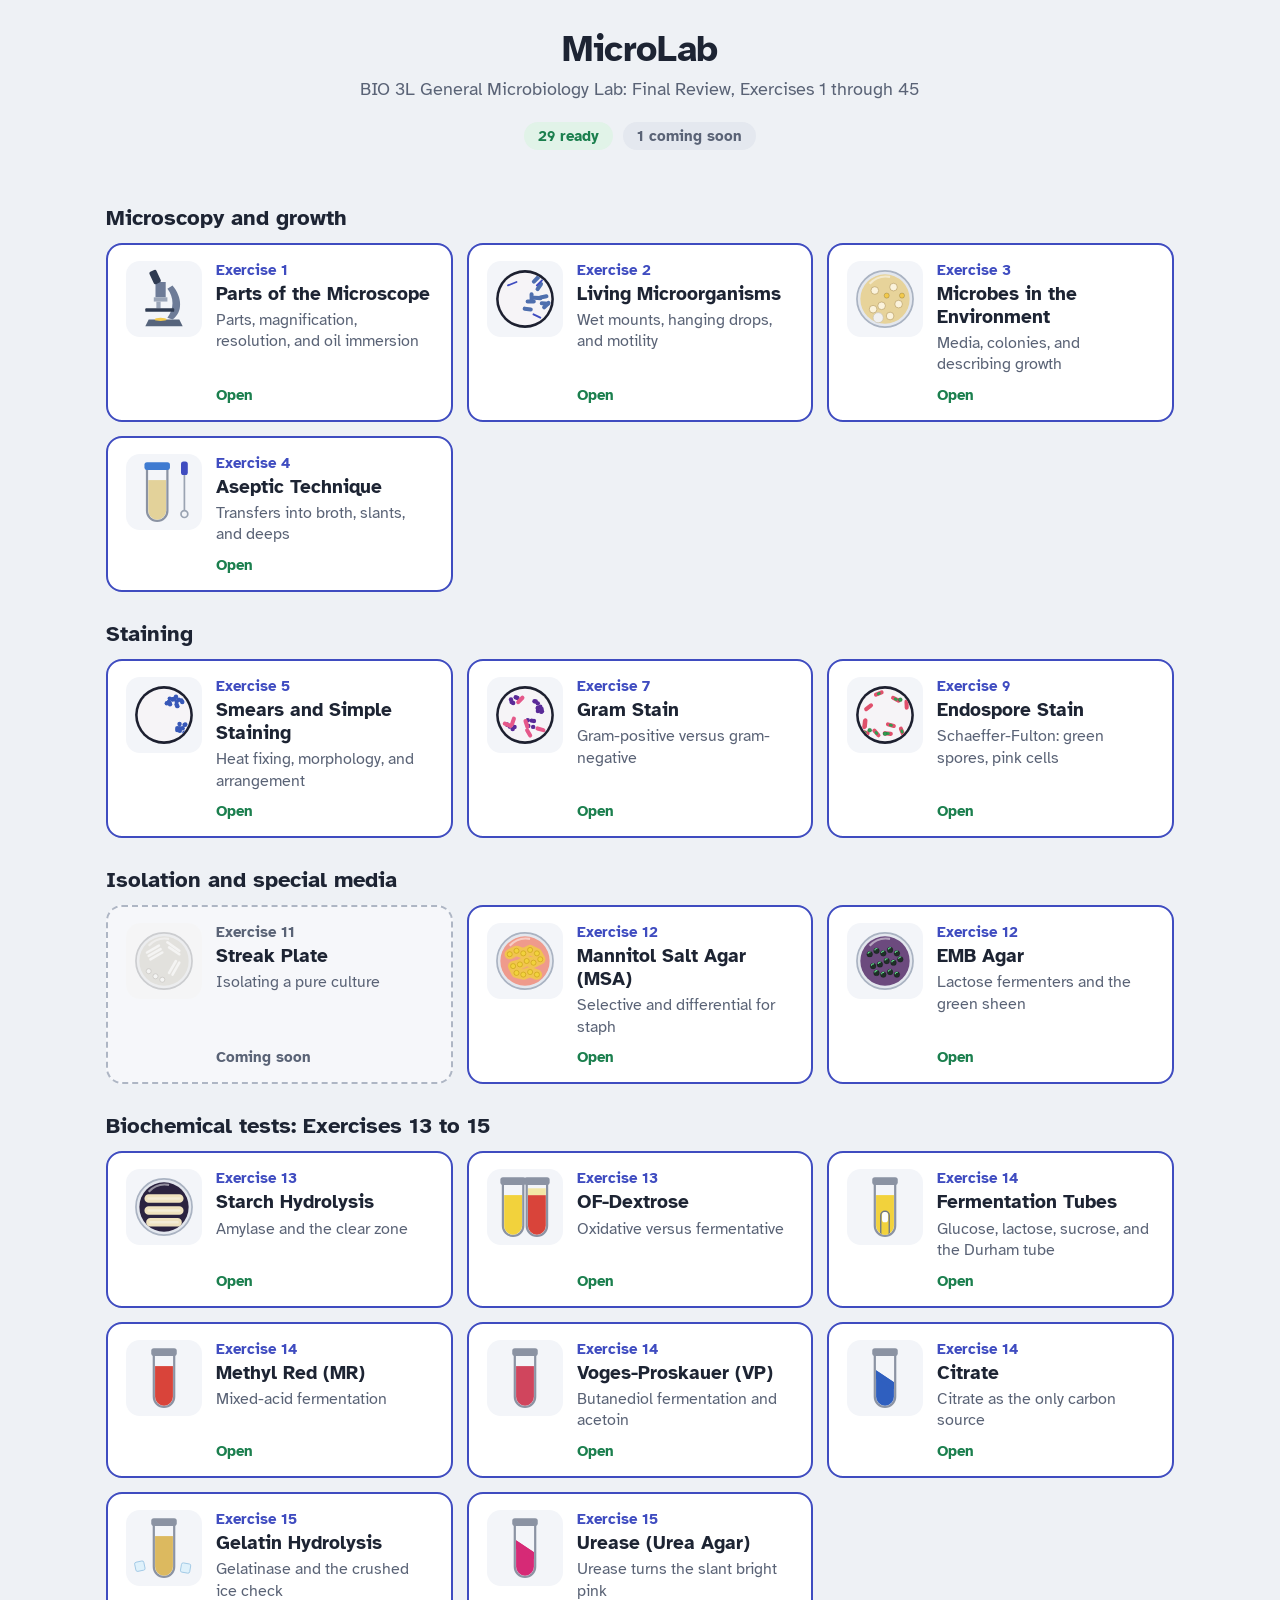
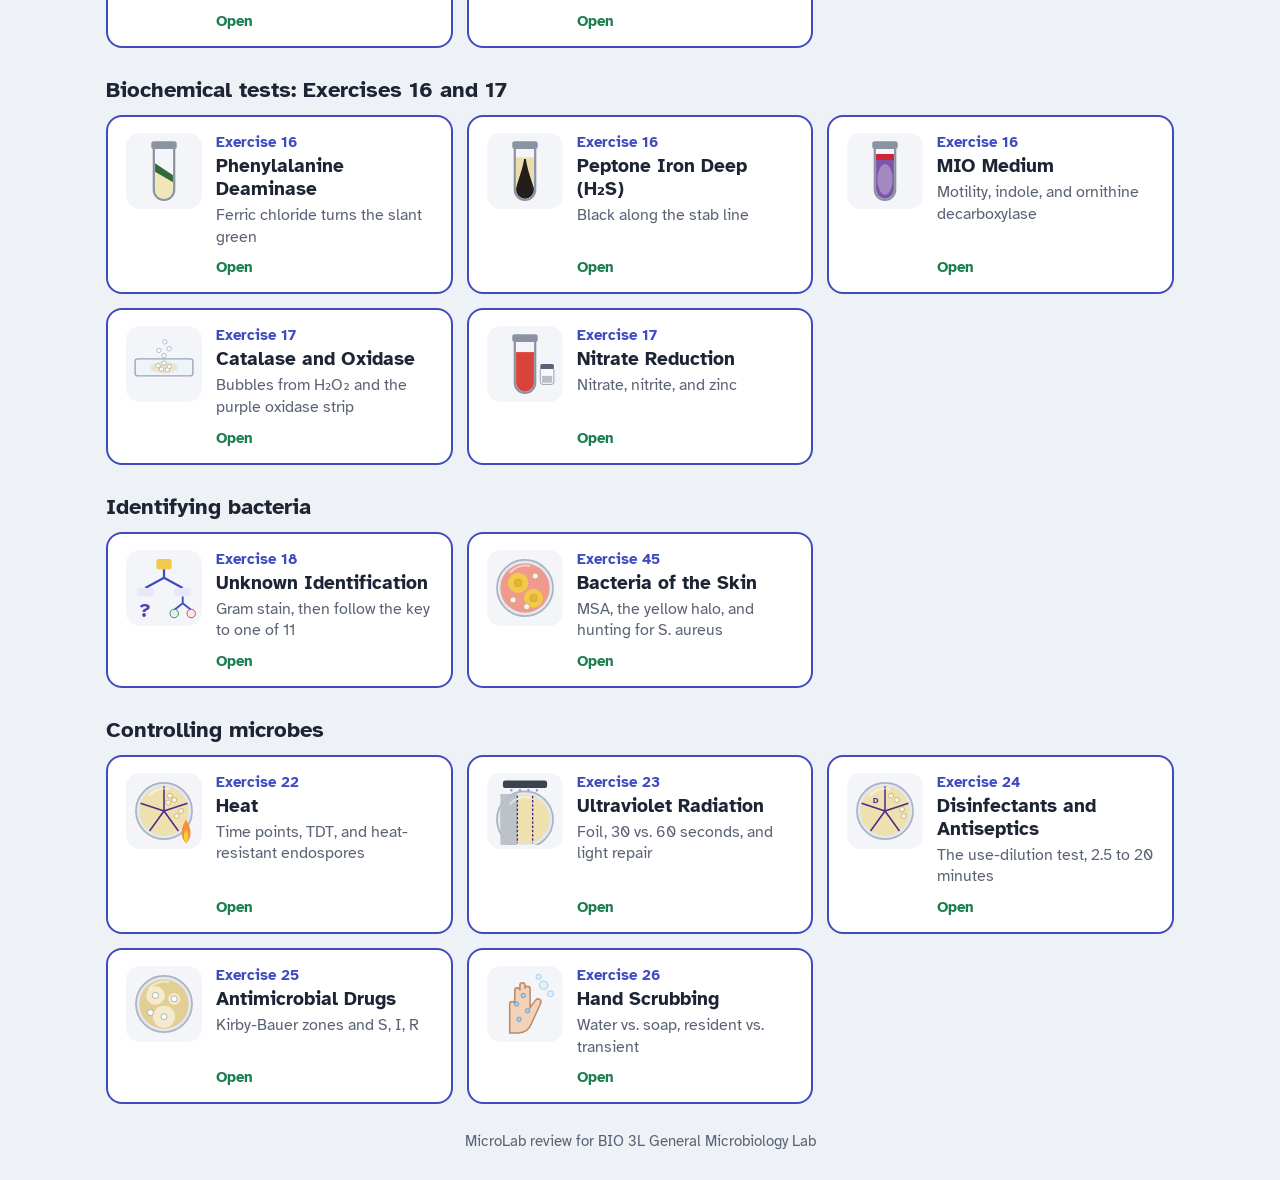
==== commit 4a8450b9: "Add final review: Ex 17 to 26 and 45 (identify and control pages) - identify.html: Ex 17 catalase an" ====
--- a/index.html
+++ b/index.html
@@ -44,7 +44,7 @@
 <div class="wrap">
   <div class="hero">
     <h1>MicroLab</h1>
-    <div class="sub">BIO 3L General Microbiology Lab: Midterm Review, Exercises 1 through 17</div>
+    <div class="sub">BIO 3L General Microbiology Lab: Final Review, Exercises 1 through 45</div>
   </div>
 
   <div class="status" id="status"></div>
@@ -57,7 +57,7 @@
 <script>
 (function(){
   /* To make a page live, give its tile an href. Tiles without one show as "Coming soon". */
-  const T = "biochem-tests.html", ST = "stains.html", B = "basics.html";
+  const T = "biochem-tests.html", ST = "stains.html", B = "basics.html", ID = "identify.html", CT = "control.html";
   const GROUPS = [
     {title:"Microscopy and growth", items:[
       {pic:"scope", ex:"Exercise 1", name:"Parts of the Microscope", desc:"Parts, magnification, resolution, and oil immersion", href:B + "#scope"},
@@ -85,8 +85,17 @@
       {pic:"phe", ex:"Exercise 16", name:"Phenylalanine Deaminase", desc:"Ferric chloride turns the slant green", href:T + "#phe"},
       {pic:"h2s", ex:"Exercise 16", name:"Peptone Iron Deep (H₂S)", desc:"Black along the stab line", href:T + "#h2s"},
       {pic:"mio", ex:"Exercise 16", name:"MIO Medium", desc:"Motility, indole, and ornithine decarboxylase", href:T + "#mio"},
-      {pic:"resp", ex:"Exercise 17", name:"Respiration", desc:"Aerobic, anaerobic, and fermentation"},
-      {pic:"nitrate", ex:"Exercise 17", name:"Nitrate Reduction", desc:"Nitrate, nitrite, and zinc", href:T + "#nitrate"}]}
+      {pic:"catalase", ex:"Exercise 17", name:"Catalase and Oxidase", desc:"Bubbles from H₂O₂ and the purple oxidase strip", href:ID + "#resp"},
+      {pic:"nitrate", ex:"Exercise 17", name:"Nitrate Reduction", desc:"Nitrate, nitrite, and zinc", href:T + "#nitrate"}]},
+    {title:"Identifying bacteria", items:[
+      {pic:"unknown", ex:"Exercise 18", name:"Unknown Identification", desc:"Gram stain, then follow the key to one of 11", href:ID + "#unknown"},
+      {pic:"skin", ex:"Exercise 45", name:"Bacteria of the Skin", desc:"MSA, the yellow halo, and hunting for S. aureus", href:ID + "#skin"}]},
+    {title:"Controlling microbes", items:[
+      {pic:"heat", ex:"Exercise 22", name:"Heat", desc:"Time points, TDT, and heat-resistant endospores", href:CT + "#heat"},
+      {pic:"uv", ex:"Exercise 23", name:"Ultraviolet Radiation", desc:"Foil, 30 vs. 60 seconds, and light repair", href:CT + "#uv"},
+      {pic:"dis", ex:"Exercise 24", name:"Disinfectants and Antiseptics", desc:"The use-dilution test, 2.5 to 20 minutes", href:CT + "#dis"},
+      {pic:"kb", ex:"Exercise 25", name:"Antimicrobial Drugs", desc:"Kirby-Bauer zones and S, I, R", href:CT + "#drugs"},
+      {pic:"hands", ex:"Exercise 26", name:"Hand Scrubbing", desc:"Water vs. soap, resident vs. transient", href:CT + "#hands"}]}
   ];
 
   /* little pictures of what each lab looks like */
@@ -126,6 +135,14 @@
     phe:svg(slant("#2f6b3a", "#f1e6b8"), "Green phenylalanine slant"),
     h2s:svg(deep("#ecdcab", `<path d="M39,26 C37,40 30,54 29,64 L29,80 L51,80 L51,62 C48,52 43,40 41,26 Z" fill="#231e1b"/>`), "Black peptone iron deep"),
     mio:svg(deep("#7d55a8", `<rect x="28" y="20" width="24" height="7" fill="#d0243a"/><ellipse cx="40" cy="50" rx="9" ry="18" fill="#fff" opacity=".3"/>`), "Purple MIO with a red ring"),
+    catalase:svg(`<rect x="6" y="34" width="68" height="20" rx="3" fill="#eef4fb" stroke="#9aa5b8" stroke-width="1.6"/><ellipse cx="40" cy="44" rx="16" ry="7" fill="#efe6c8"/>` + dots([[33,42],[40,39],[46,43],[37,46],[44,47],[40,30],[34,24],[46,22],[41,14]], "#fff", 2.6, "#8fa3bf"), "Catalase bubbles on a slide"),
+    unknown:svg(`<rect x="31" y="6" width="18" height="12" rx="3" fill="#f2c94c"/><path d="M40,18 L40,28 M40,28 L18,40 M40,28 L62,40" stroke="#3f4cc0" stroke-width="2.6" fill="none"/><rect x="8" y="40" width="20" height="10" rx="3" fill="#e7e9fb"/><rect x="52" y="40" width="20" height="10" rx="3" fill="#e7e9fb"/><path d="M62,50 L62,58 M62,58 L52,66 M62,58 L72,66" stroke="#3f4cc0" stroke-width="2.2" fill="none"/><circle cx="52" cy="70" r="5" fill="#e1f3e8" stroke="#1b7f4e"/><circle cx="72" cy="70" r="5" fill="#fbe8ef" stroke="#b83a34"/><text x="18" y="74" font-size="22" font-weight="700" fill="#5b3fb0" text-anchor="middle">?</text>`, "A branching key"),
+    skin:svg(plate("#ef9a8c", `<circle cx="32" cy="34" r="12" fill="#f2d23c" opacity=".85"/><circle cx="50" cy="52" r="11" fill="#f2d23c" opacity=".85"/>` + dots([[32,34],[50,52]], "#e8b52a", 4.5, "#b8a067") + dots([[52,26],[26,54],[42,62]], "#f7f3ea", 3.6, "#b8a067")), "MSA plate with yellow halos"),
+    heat:svg(plate("#efe0b0", `<path d="M40,40 L40,11 M40,40 L67.6,31 M40,40 L57,63.5 M40,40 L23,63.5 M40,40 L12.4,31" stroke="#4b2a8a" stroke-width="1.8"/>` + dots([[47,22],[52,27],[45,30],[60,40],[55,46]], "#fbf3dc", 3, "#b8a067")) + `<path d="M66,78 C58,70 60,60 66,50 C72,60 74,70 66,78Z" fill="#ff8a3a"/><path d="M66,78 C62,73 63,67 66,61 C69,67 70,73 66,78Z" fill="#f2d23c"/>`, "Sectioned plate and a flame"),
+    uv:svg(`<rect x="14" y="4" width="52" height="9" rx="3" fill="#3b4250"/><path d="M24,14 L24,26 M34,14 L34,26 M44,14 L44,26 M54,14 L54,26" stroke="#a58bff" stroke-width="2.4" stroke-dasharray="3 3"/>` + `<g transform="translate(0 10)">${plate("#efe0b0", `<rect x="11" y="10" width="20" height="60" fill="#b9bfc9" opacity=".9"/><path d="M31,12 L31,68 M49,12 L49,68" stroke="#4b2a8a" stroke-width="1.6" stroke-dasharray="3 2"/>`)}</g>`, "UV lamp over a foil-covered plate"),
+    dis:svg(plate("#efe0b0", `<path d="M40,40 L40,11 M40,40 L67.6,31 M40,40 L57,63.5 M40,40 L23,63.5 M40,40 L12.4,31" stroke="#4b2a8a" stroke-width="1.8"/>` + dots([[47,22],[54,27],[60,38],[62,46]], "#fbf3dc", 3, "#b8a067") + `<text x="26" y="30" font-size="9" font-weight="700" fill="#4b2a8a">D</text>`), "Use-dilution plate"),
+    kb:svg(plate("#e2cf93", `<circle cx="30" cy="30" r="11" fill="#f4ebcc"/><circle cx="52" cy="34" r="7" fill="#f4ebcc"/><circle cx="40" cy="55" r="13" fill="#f4ebcc"/>` + dots([[30,30],[52,34],[40,55],[24,50]], "#fff", 3.6, "#8b93a3")), "Kirby-Bauer plate with zones"),
+    hands:svg(`<path d="M22,74 L22,40 C22,36 28,36 28,40 L28,24 C28,20 34,20 34,24 L34,18 C34,14 40,14 40,18 L40,22 C40,18 46,18 46,22 L46,44 L52,36 C55,32 61,35 58,40 L48,62 C45,70 40,74 32,74 Z" fill="#f3d2b8" stroke="#b98a6a" stroke-width="1.8"/>` + dots([[30,40],[38,30],[43,48],[33,58]], "#9bd2f2", 2.6, "#4f8fc0") + `<circle cx="62" cy="18" r="5" fill="#dff1fb" stroke="#9cc6e4"/><circle cx="70" cy="28" r="3.5" fill="#dff1fb" stroke="#9cc6e4"/><circle cx="56" cy="8" r="3" fill="#dff1fb" stroke="#9cc6e4"/>`, "Hand with soap bubbles"),
     resp:svg(`<circle cx="40" cy="40" r="30" fill="#e7e9fb"/><text x="40" y="47" font-size="20" font-weight="700" fill="#3f4cc0" text-anchor="middle">O₂</text><text x="22" y="30" font-size="11" font-weight="700" fill="#5b3fb0">e⁻</text><path d="M26,32 l6,4" stroke="#5b3fb0" stroke-width="2"/>`, "Respiration"),
     nitrate:svg(broth("#d9443a") + `<rect x="58" y="44" width="16" height="20" rx="3" fill="#f7f8fa" stroke="#8b93a3"/><rect x="58" y="40" width="16" height="6" rx="2" fill="#5a6376"/><rect x="60" y="54" width="12" height="8" fill="#b8bec8"/>`, "Red nitrate tube and zinc")
   };
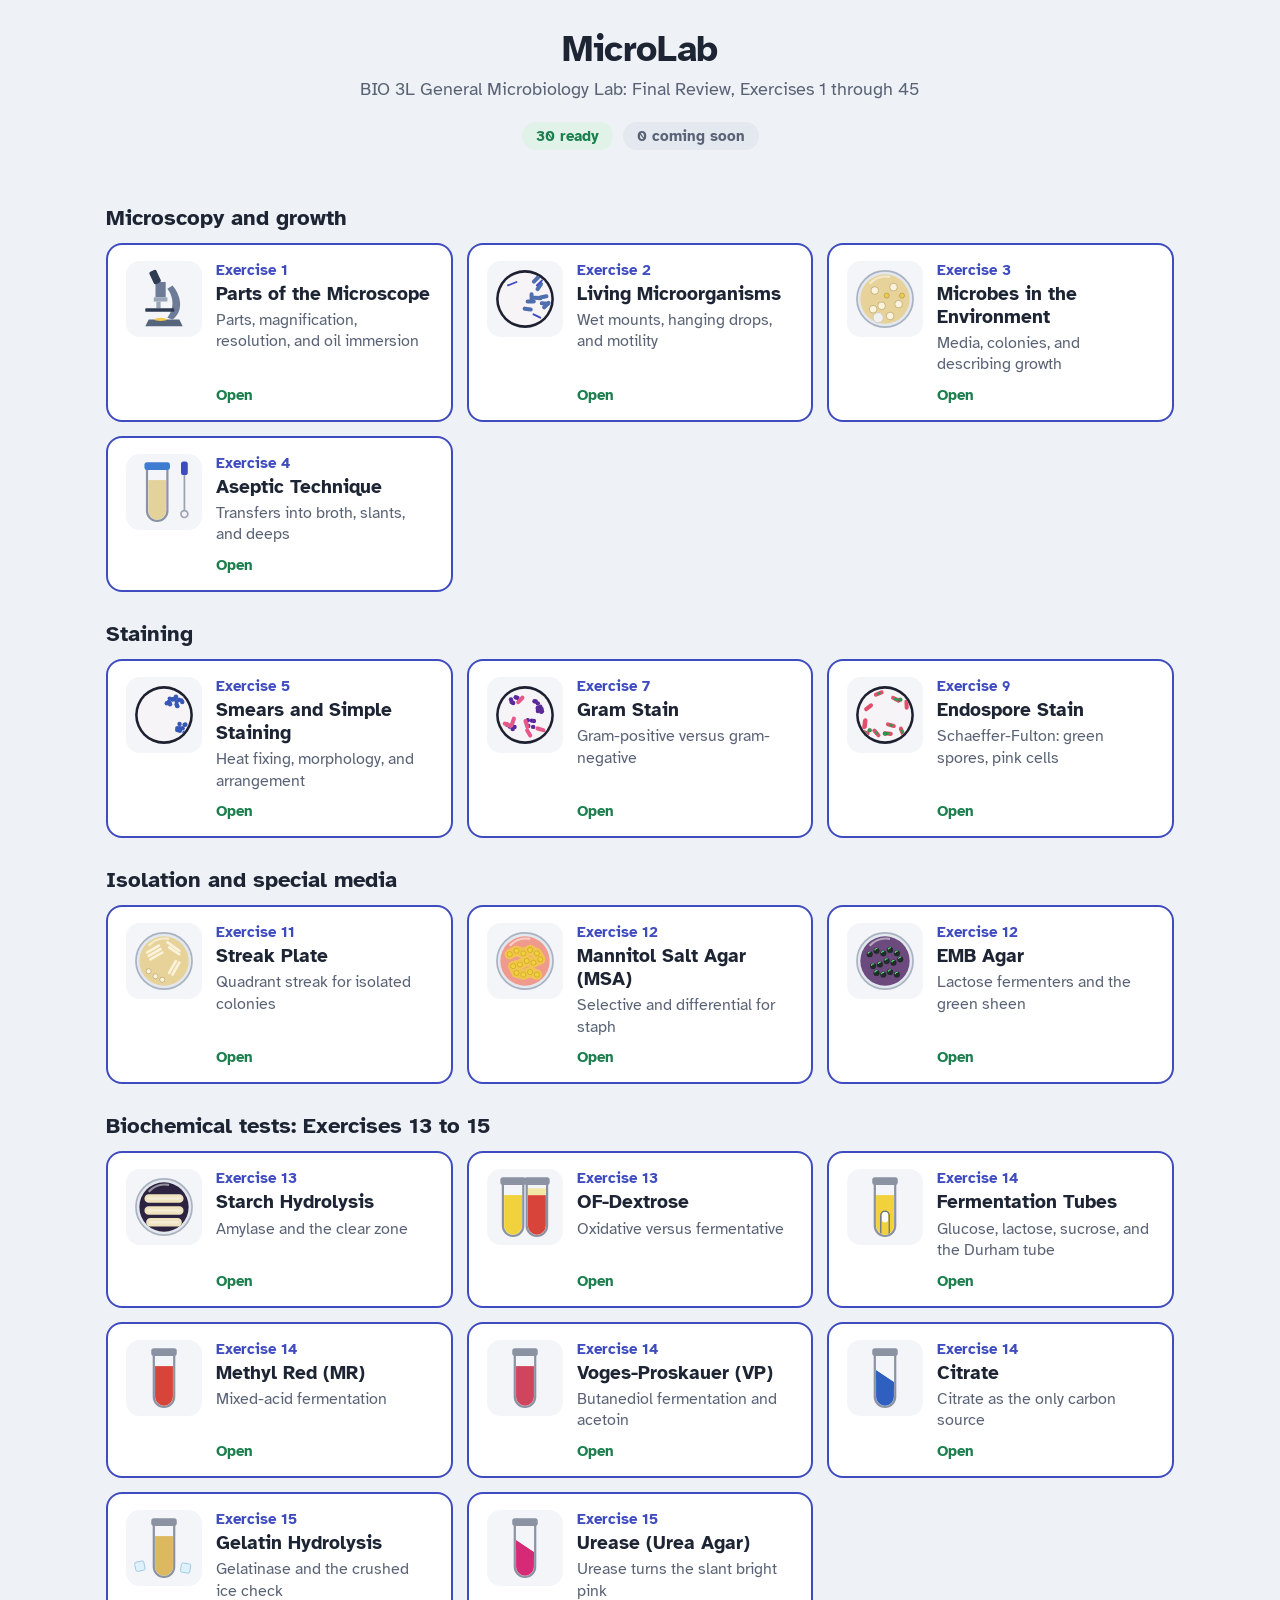
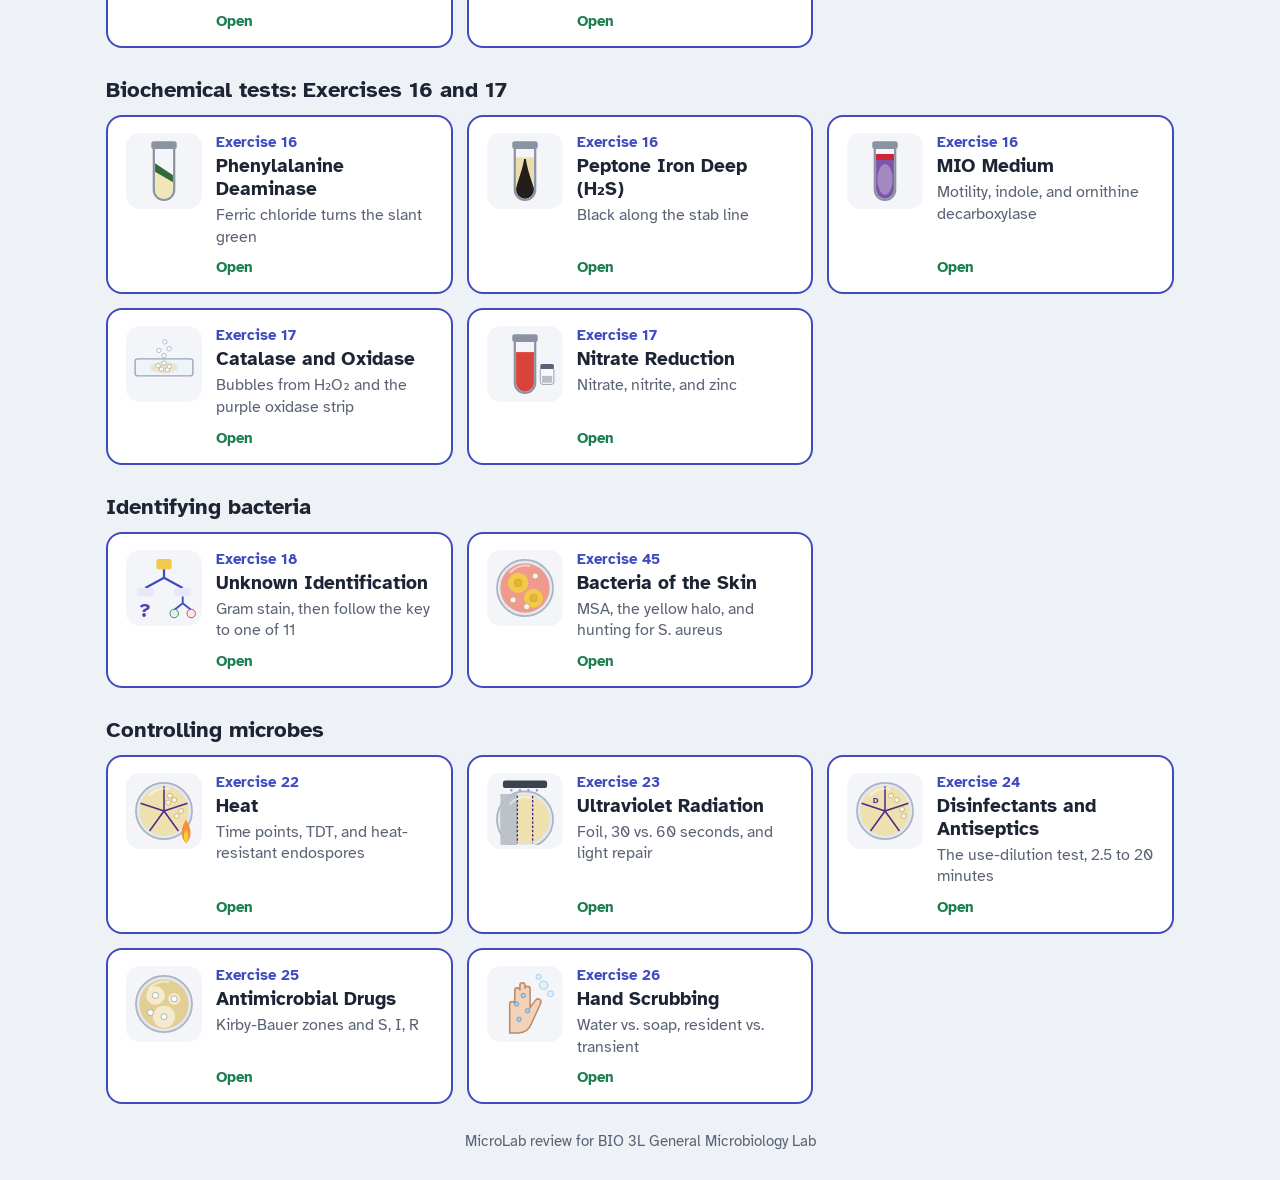
==== commit 1122cb73: "Add Ex 11 streak plate: draw-your-own quadrant streak - isolation.html: students draw each quadrant " ====
--- a/index.html
+++ b/index.html
@@ -57,7 +57,7 @@
 <script>
 (function(){
   /* To make a page live, give its tile an href. Tiles without one show as "Coming soon". */
-  const T = "biochem-tests.html", ST = "stains.html", B = "basics.html", ID = "identify.html", CT = "control.html";
+  const T = "biochem-tests.html", ST = "stains.html", B = "basics.html", ID = "identify.html", CT = "control.html", IS = "isolation.html";
   const GROUPS = [
     {title:"Microscopy and growth", items:[
       {pic:"scope", ex:"Exercise 1", name:"Parts of the Microscope", desc:"Parts, magnification, resolution, and oil immersion", href:B + "#scope"},
@@ -69,7 +69,7 @@
       {pic:"gram", ex:"Exercise 7", name:"Gram Stain", desc:"Gram-positive versus gram-negative", href:ST + "#gram"},
       {pic:"spore", ex:"Exercise 9", name:"Endospore Stain", desc:"Schaeffer-Fulton: green spores, pink cells", href:ST + "#spore"}]},
     {title:"Isolation and special media", items:[
-      {pic:"streak", ex:"Exercise 11", name:"Streak Plate", desc:"Isolating a pure culture"},
+      {pic:"streak", ex:"Exercise 11", name:"Streak Plate", desc:"Quadrant streak for isolated colonies", href:IS},
       {pic:"msa", ex:"Exercise 12", name:"Mannitol Salt Agar (MSA)", desc:"Selective and differential for staph", href:T + "#msa"},
       {pic:"emb", ex:"Exercise 12", name:"EMB Agar", desc:"Lactose fermenters and the green sheen", href:T + "#emb"}]},
     {title:"Biochemical tests: Exercises 13 to 15", items:[
